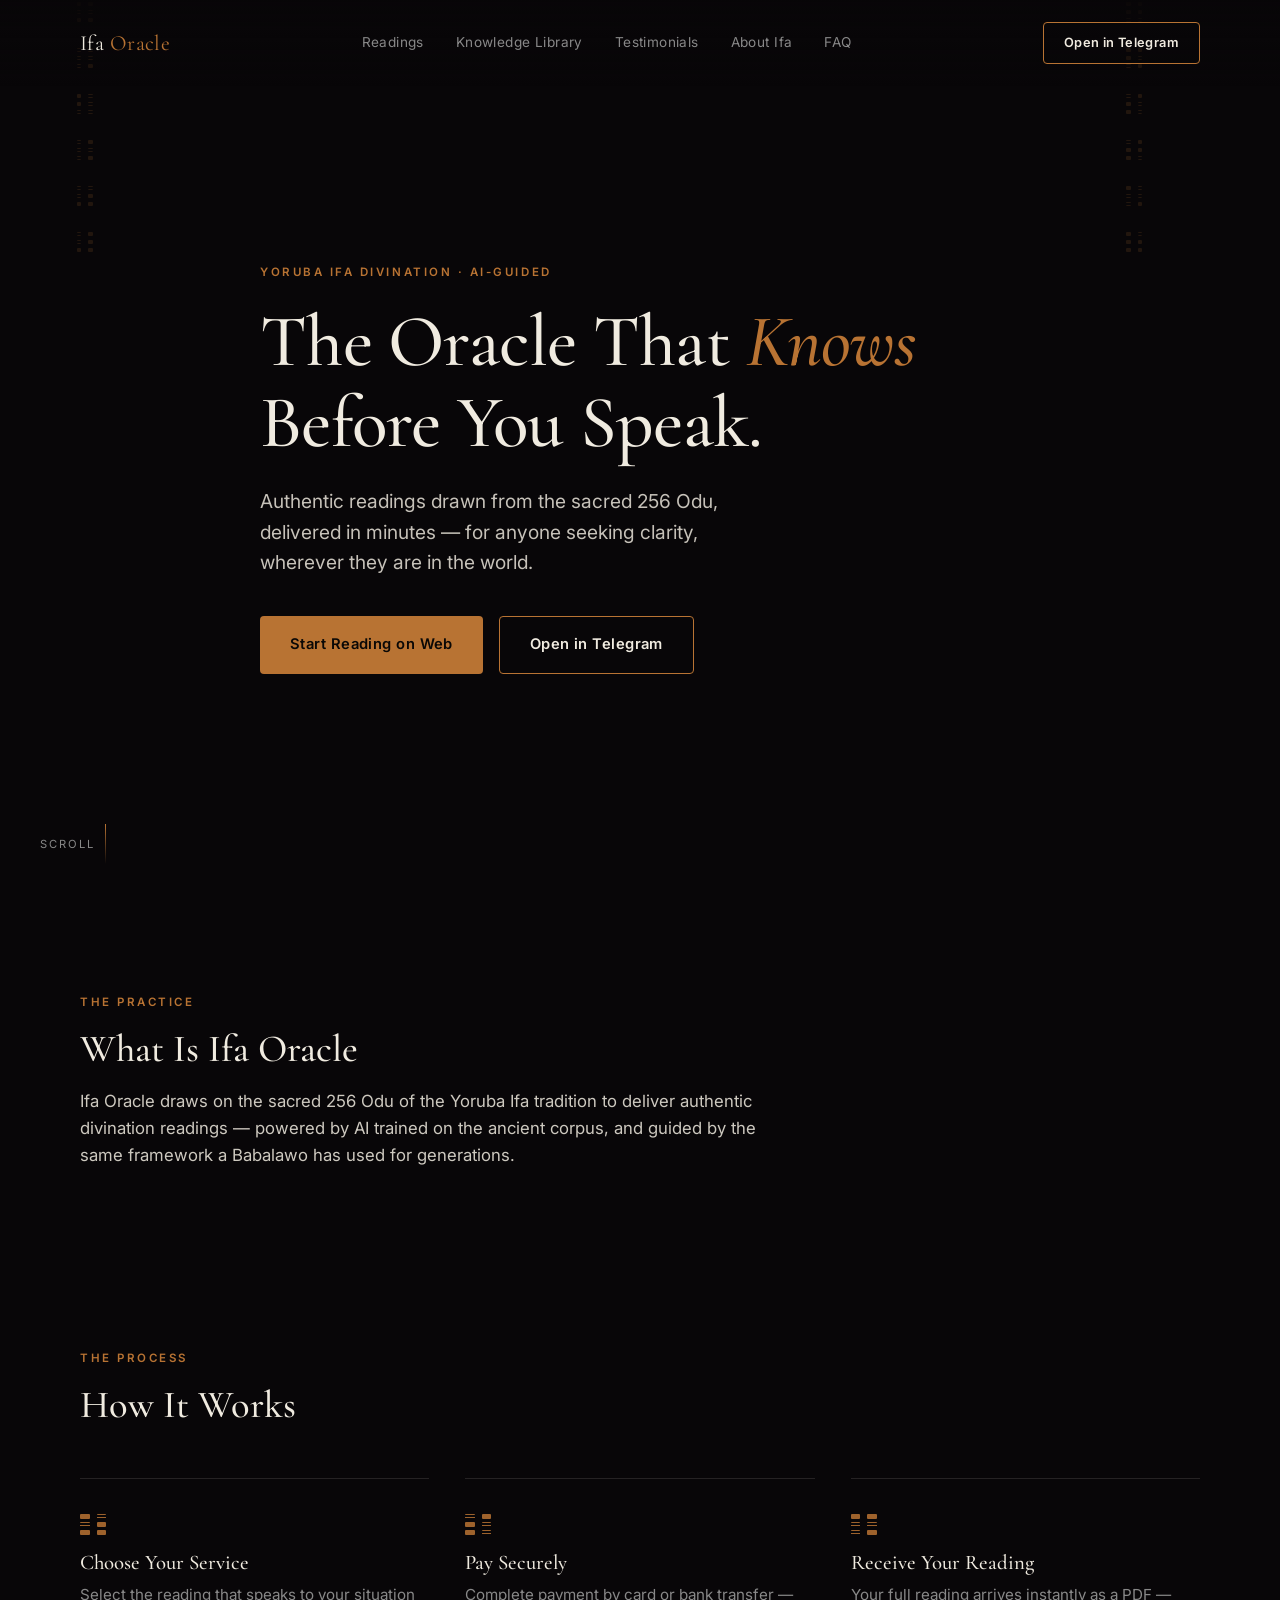
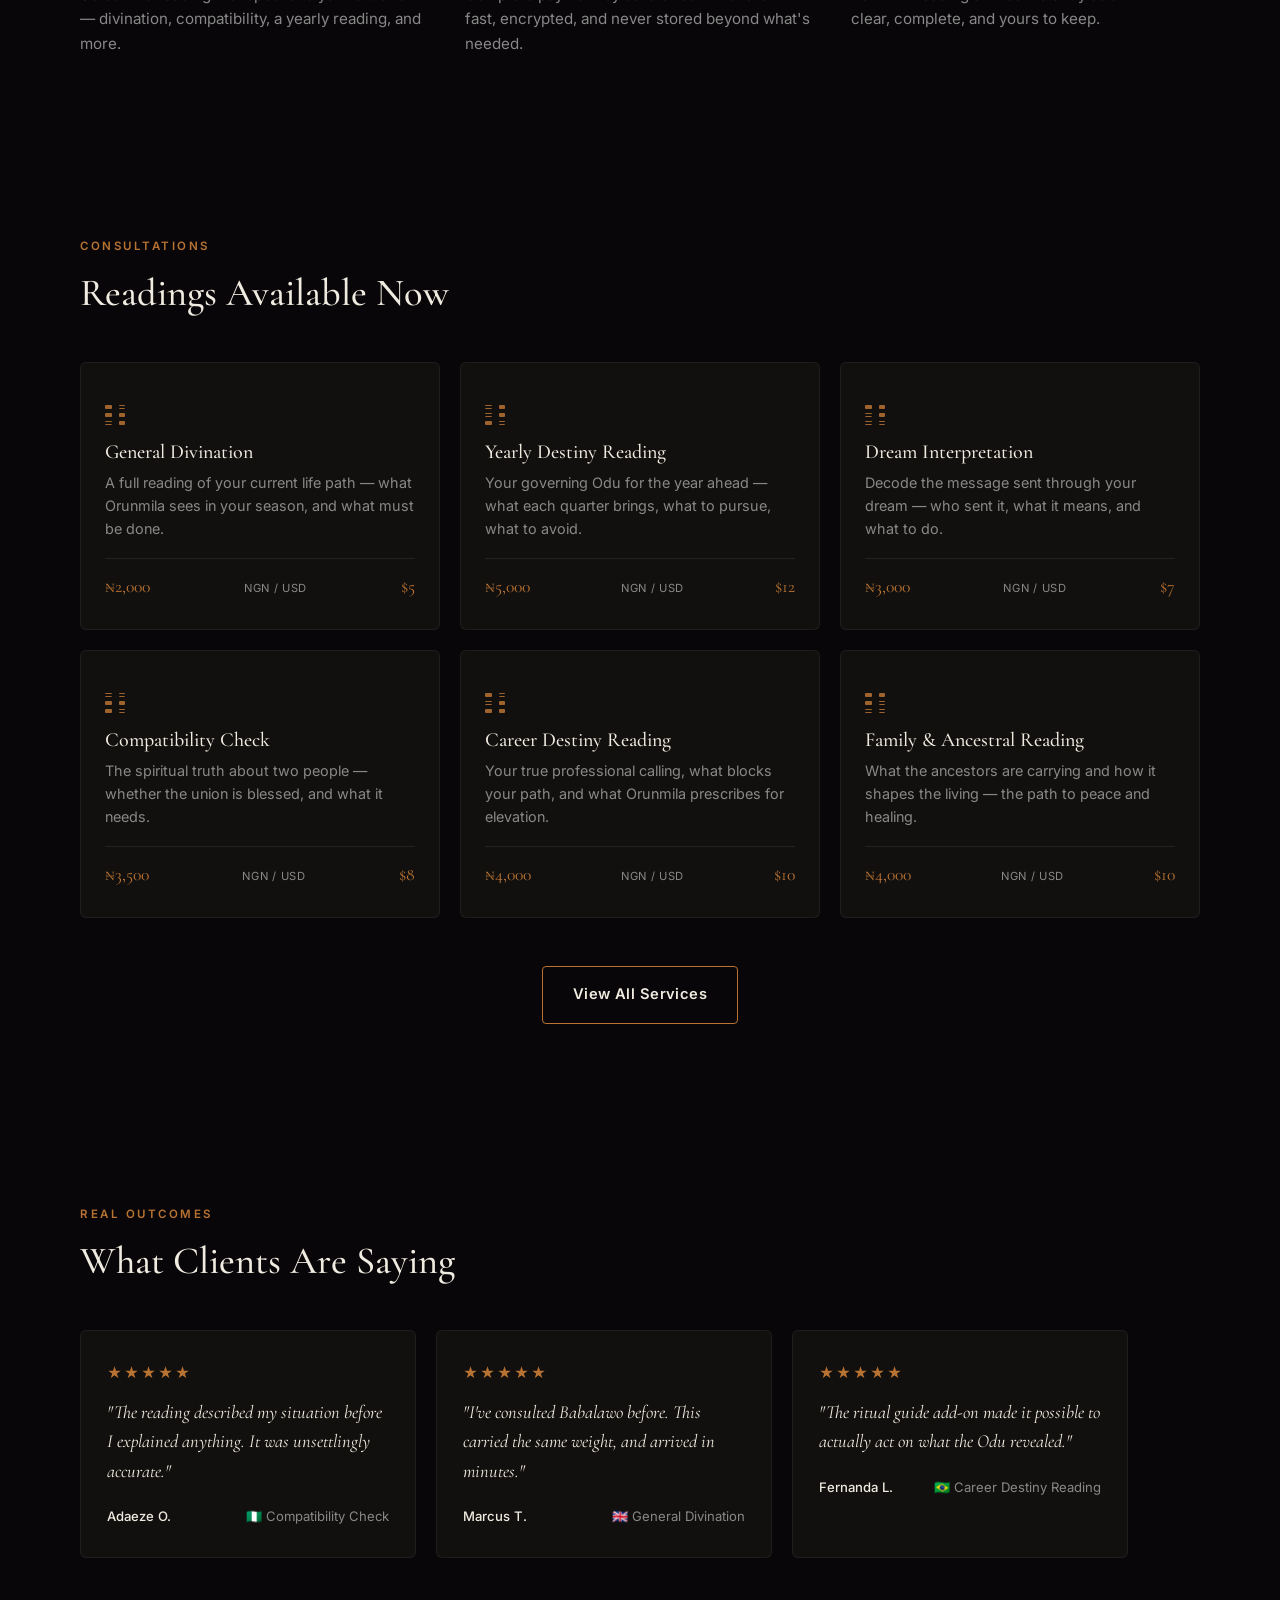
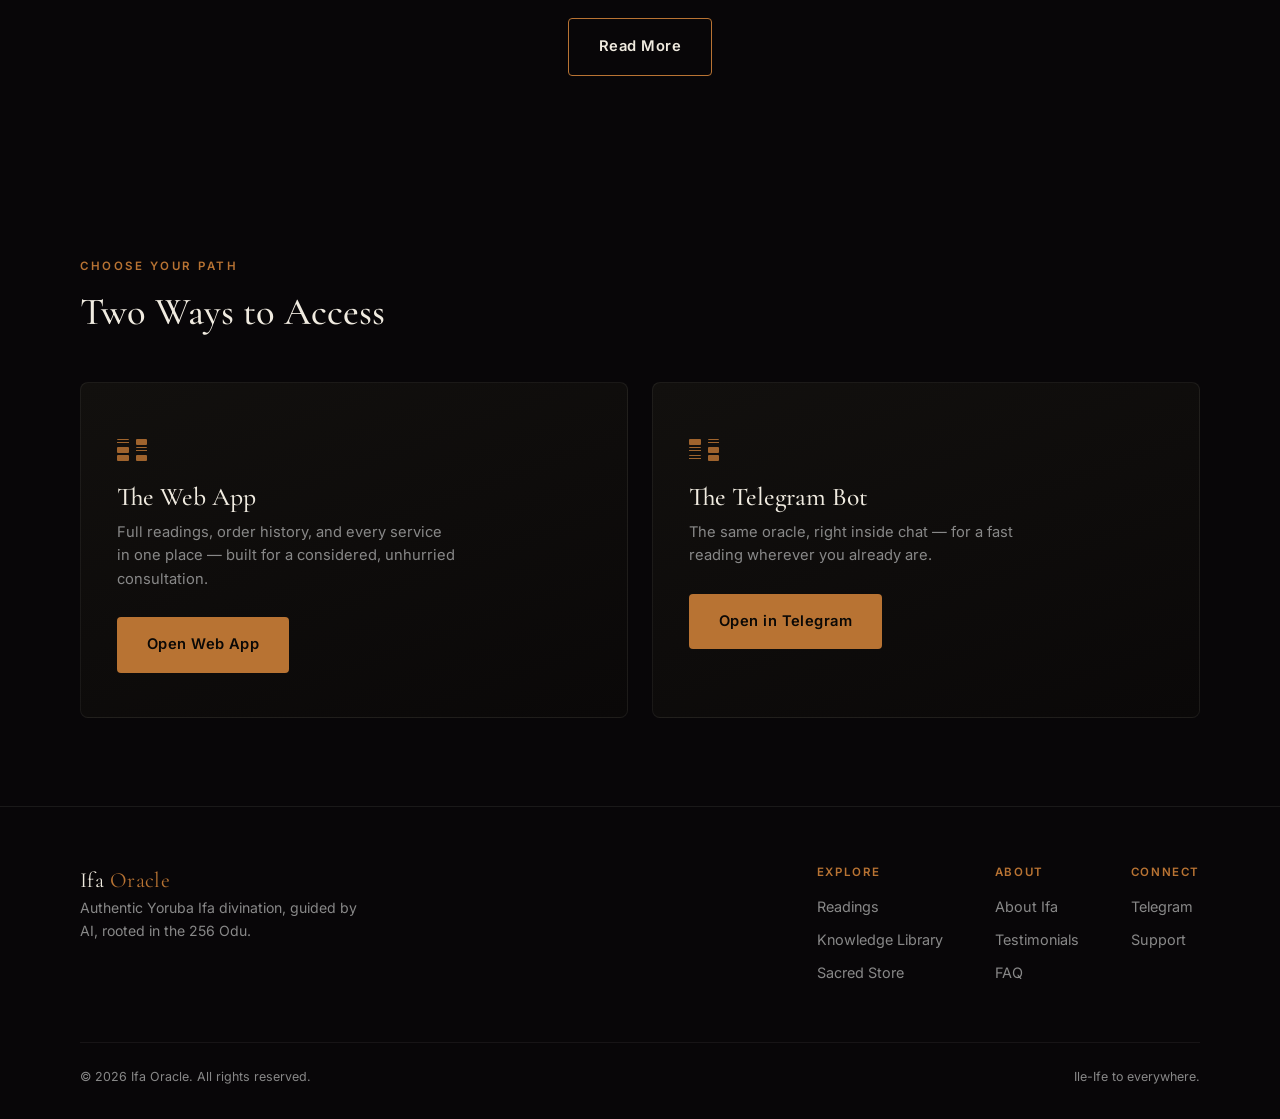
==== index.html @ 0353158a "updated" ====
<!DOCTYPE html>
<html lang="en">
<head>
<meta charset="UTF-8">
<meta name="viewport" content="width=device-width, initial-scale=1.0">
<title>Ifa Oracle — The Oracle That Knows Before You Speak</title>
<meta name="description" content="Ifa Oracle delivers authentic Yoruba Ifa divination readings, powered by AI trained on the 256 Odu corpus. Available on web and Telegram.">
<link rel="preconnect" href="https://fonts.googleapis.com">
<link rel="preconnect" href="https://fonts.gstatic.com" crossorigin>
<link href="https://fonts.googleapis.com/css2?family=Cormorant+Garamond:ital,wght@0,400;0,500;0,600;1,500&family=Inter:wght@400;500;600&display=swap" rel="stylesheet">
<style>
  :root{
    --bg:#080608;
    --ink:#F0EBE0;
    --copper:#B87333;
    --terracotta:#8B3A2A;
    --muted:#888888;
    --surface:#12100E;
    --serif:'Cormorant Garamond', serif;
    --sans:'Inter', sans-serif;
    --max:1200px;
  }

  *{margin:0;padding:0;box-sizing:border-box;}

  html{scroll-behavior:smooth;}

  body{
    background:var(--bg);
    color:var(--ink);
    font-family:var(--sans);
    line-height:1.6;
    -webkit-font-smoothing:antialiased;
    overflow-x:hidden;
  }

  a{color:inherit;text-decoration:none;}
  img{max-width:100%;display:block;}

  .wrap{
    max-width:var(--max);
    margin:0 auto;
    padding:0 20px;
  }

  @media(min-width:900px){
    .wrap{padding:0 40px;}
  }

  .eyebrow{
    font-family:var(--sans);
    font-size:0.72rem;
    letter-spacing:0.22em;
    text-transform:uppercase;
    color:var(--copper);
    font-weight:600;
  }

  h1,h2,h3{
    font-family:var(--serif);
    font-weight:500;
    line-height:1.1;
  }

  section{
    padding:88px 0;
    position:relative;
  }

  /* ---------- Odu mark system (signature element) ----------
     Each Odu in Ifa is a unique pattern of single/double vertical
     marks across two columns of four rows. We reuse this real
     divination glyph — not decoration invented for this page —
     as the visual signature throughout: hero atmosphere, step
     markers, and section dividers. */

  .odu-mark{
    display:inline-grid;
    grid-template-columns:repeat(2,1fr);
    grid-auto-rows:4px;
    gap:4px 7px;
    width:20px;
  }
  .odu-mark span{
    height:4px;
    border-radius:1px;
    background:var(--copper);
    opacity:0.85;
  }
  .odu-mark span.ii{background:none;border-top:4px double var(--copper);height:0;opacity:0.85;}

  /* ---------- Header ---------- */
  header{
    position:fixed;
    top:0;left:0;right:0;
    z-index:50;
    padding:22px 0;
    background:linear-gradient(to bottom, rgba(8,6,8,0.9), rgba(8,6,8,0));
  }
  header .wrap{display:flex;align-items:center;justify-content:space-between;}
  .logo{
    font-family:var(--serif);
    font-size:1.35rem;
    letter-spacing:0.02em;
  }
  .logo em{font-style:normal;color:var(--copper);}
  nav{display:none;gap:32px;font-size:0.85rem;letter-spacing:0.03em;}
  @media(min-width:900px){nav{display:flex;}}
  nav a{color:var(--muted);transition:color .2s;}
  nav a:hover{color:var(--ink);}

  /* ---------- Hero ---------- */
  .hero{
    min-height:100svh;
    display:flex;
    flex-direction:column;
    justify-content:center;
    padding-top:120px;
    position:relative;
  }

  .hero-glyphs{
    position:absolute;
    inset:0;
    z-index:0;
    overflow:hidden;
    opacity:0.5;
    pointer-events:none;
  }
  .hero-glyphs .col{
    position:absolute;
    top:-10%;
    display:flex;
    flex-direction:column;
    gap:26px;
    animation:drift 34s linear infinite;
  }
  .hero-glyphs .odu-mark{width:16px;opacity:0.35;}
  @keyframes drift{
    from{transform:translateY(0);}
    to{transform:translateY(30%);}
  }
  @media(prefers-reduced-motion:reduce){
    .hero-glyphs .col{animation:none;}
  }

  .hero-inner{position:relative;z-index:1;max-width:760px;}

  .hero h1{
    font-size:clamp(2.4rem, 6vw, 4.6rem);
    margin:18px 0 22px;
    letter-spacing:-0.01em;
  }
  .hero h1 .accent{color:var(--copper);font-style:italic;}

  .hero p.sub{
    font-size:clamp(1rem, 2vw, 1.2rem);
    color:var(--ink);
    opacity:0.82;
    max-width:520px;
    margin-bottom:38px;
  }

  .cta-row{display:flex;flex-wrap:wrap;gap:16px;}

  .btn{
    display:inline-flex;
    align-items:center;
    justify-content:center;
    padding:16px 30px;
    font-size:0.92rem;
    font-weight:600;
    letter-spacing:0.03em;
    border-radius:4px;
    transition:filter .18s ease, background .18s ease;
    white-space:nowrap;
  }
  .btn-primary{
    background:var(--copper);
    color:#0A0806;
  }
  .btn-primary:hover{filter:brightness(1.12);}
  .btn-secondary{
    background:transparent;
    color:var(--ink);
    border:1px solid var(--copper);
  }
  .btn-secondary:hover{background:rgba(184,115,51,0.1);}

  .scroll-cue{
    position:absolute;
    bottom:36px;
    left:20px;
    z-index:2;
    display:flex;
    align-items:center;
    gap:10px;
    font-size:0.7rem;
    letter-spacing:0.18em;
    text-transform:uppercase;
    color:var(--muted);
    cursor:pointer;
    background:none;
    border:none;
    font-family:inherit;
    transition:color .2s;
  }
  .scroll-cue:hover{color:var(--ink);}
  @media(min-width:900px){.scroll-cue{left:40px;}}
  .scroll-cue::after{
    content:'';
    width:1px;height:40px;
    background:linear-gradient(var(--copper), transparent);
    animation:pulse 2.2s ease-in-out infinite;
  }
  @keyframes pulse{0%,100%{opacity:.3;}50%{opacity:1;}}

  /* ---------- What is section ---------- */
  .intro{
    text-align:left;
    max-width:680px;
  }
  .intro h2{
    font-size:clamp(1.7rem,3.4vw,2.4rem);
    margin:14px 0 18px;
  }
  .intro p{
    font-size:1.05rem;
    color:var(--ink);
    opacity:0.85;
  }

  /* ---------- How it works ---------- */
  .steps{
    display:grid;
    gap:36px;
    margin-top:52px;
  }
  @media(min-width:800px){
    .steps{grid-template-columns:repeat(3,1fr);}
  }
  .step{
    border-top:1px solid rgba(240,235,224,0.12);
    padding-top:22px;
  }
  .step .odu-mark{margin-bottom:18px;width:26px;}
  .step .odu-mark span{height:5px;}
  .step h3{
    font-size:1.3rem;
    margin-bottom:8px;
    font-weight:500;
  }
  .step p{color:var(--muted);font-size:0.95rem;}

  /* ---------- Services ---------- */
  .services-grid{
    display:grid;
    gap:20px;
    margin-top:48px;
  }
  @media(min-width:640px){.services-grid{grid-template-columns:repeat(2,1fr);}}
  @media(min-width:1000px){.services-grid{grid-template-columns:repeat(3,1fr);}}

  .service-card{
    background:var(--surface);
    border:1px solid rgba(240,235,224,0.06);
    border-radius:6px;
    padding:28px 24px;
    transition:border-color .2s, transform .2s;
  }
  .service-card:hover{border-color:rgba(184,115,51,0.4);transform:translateY(-2px);}
  .service-card .odu-mark{margin-bottom:16px;}
  .service-card h3{
    font-size:1.25rem;
    font-weight:500;
    margin-bottom:8px;
  }
  .service-card p.desc{
    color:var(--muted);
    font-size:0.9rem;
    margin-bottom:18px;
  }
  .service-card .price{
    display:flex;
    justify-content:space-between;
    align-items:baseline;
    border-top:1px solid rgba(240,235,224,0.08);
    padding-top:14px;
    font-family:var(--serif);
    font-size:1.1rem;
    color:var(--copper);
  }
  .price small{
    font-family:var(--sans);
    color:var(--muted);
    font-size:0.7rem;
    letter-spacing:0.06em;
  }

  .center-cta{text-align:center;margin-top:48px;}

  /* ---------- Testimonials ---------- */
  .testi-scroll{
    display:flex;
    gap:20px;
    overflow-x:auto;
    margin-top:48px;
    padding-bottom:12px;
    scroll-snap-type:x mandatory;
  }
  .testi-scroll::-webkit-scrollbar{height:4px;}
  .testi-scroll::-webkit-scrollbar-thumb{background:var(--copper);border-radius:2px;}

  .testi-card{
    flex:0 0 82%;
    scroll-snap-align:start;
    background:var(--surface);
    border-radius:6px;
    padding:30px 26px;
    border:1px solid rgba(240,235,224,0.06);
  }
  @media(min-width:640px){.testi-card{flex:0 0 44%;}}
  @media(min-width:1000px){.testi-card{flex:0 0 30%;}}

  .testi-card .stars{color:var(--copper);font-size:0.9rem;letter-spacing:2px;margin-bottom:14px;}
  .testi-card p.quote{
    font-family:var(--serif);
    font-size:1.15rem;
    font-style:italic;
    color:var(--ink);
    margin-bottom:20px;
  }
  .testi-card .who{
    display:flex;
    justify-content:space-between;
    font-size:0.82rem;
    color:var(--muted);
  }
  .testi-card .who strong{color:var(--ink);font-weight:500;}

  /* ---------- Access cards ---------- */
  .access-grid{
    display:grid;
    gap:24px;
    margin-top:48px;
  }
  @media(min-width:800px){.access-grid{grid-template-columns:1fr 1fr;}}

  .access-card{
    background:linear-gradient(160deg, var(--surface), #0A0808);
    border:1px solid rgba(240,235,224,0.07);
    border-radius:8px;
    padding:44px 36px;
    position:relative;
    overflow:hidden;
  }
  .access-card .odu-mark{width:30px;margin-bottom:24px;}
  .access-card .odu-mark span{height:6px;}
  .access-card h3{font-size:1.6rem;margin-bottom:10px;}
  .access-card p{color:var(--muted);font-size:0.92rem;margin-bottom:26px;max-width:340px;}

  /* ---------- Footer ---------- */
  footer{
    border-top:1px solid rgba(240,235,224,0.08);
    padding:56px 0 32px;
  }
  .footer-top{
    display:flex;
    flex-direction:column;
    gap:32px;
  }
  @media(min-width:800px){
    .footer-top{flex-direction:row;justify-content:space-between;}
  }
  .footer-brand .logo{margin-bottom:10px;}
  .footer-brand p{color:var(--muted);font-size:0.88rem;max-width:280px;}
  .footer-links{display:flex;gap:52px;flex-wrap:wrap;}
  .footer-col h4{
    font-size:0.72rem;
    letter-spacing:0.14em;
    text-transform:uppercase;
    color:var(--copper);
    margin-bottom:14px;
    font-weight:600;
  }
  .footer-col a{
    display:block;
    color:var(--muted);
    font-size:0.9rem;
    margin-bottom:10px;
    transition:color .2s;
  }
  .footer-col a:hover{color:var(--ink);}
  .footer-bottom{
    margin-top:48px;
    padding-top:24px;
    border-top:1px solid rgba(240,235,224,0.06);
    display:flex;
    flex-direction:column;
    gap:10px;
    font-size:0.78rem;
    color:var(--muted);
  }
  @media(min-width:800px){
    .footer-bottom{flex-direction:row;justify-content:space-between;}
  }

  /* focus visibility */
  a:focus-visible,button:focus-visible{
    outline:2px solid var(--copper);
    outline-offset:3px;
  }
</style>
</head>
<body>

<header>
  <div class="wrap">
    <a href="#" class="logo">Ifa <em>Oracle</em></a>
    <nav>
      <a href="readings.html">Readings</a>
      <a href="library.html">Knowledge Library</a>
      <a href="testimonials.html">Testimonials</a>
      <a href="about.html">About Ifa</a>
      <a href="faq.html">FAQ</a>
    </nav>
    <a href="https://t.me/Orispeak_bot" class="btn btn-secondary" style="padding:10px 20px;font-size:0.8rem;">Open in Telegram</a>
  </div>
</header>

<!-- HERO -->
<section class="hero">
  <div class="hero-glyphs" aria-hidden="true">
    <!-- decorative Odu-glyph columns; populated by JS -->
    <div class="col" id="glyphColA" style="left:6%;"></div>
    <div class="col" id="glyphColB" style="left:88%;animation-duration:44s;"></div>
  </div>

  <div class="wrap">
    <div class="hero-inner">
      <span class="eyebrow">Yoruba Ifa Divination · AI-Guided</span>
      <h1>The Oracle That <span class="accent">Knows</span> Before You Speak.</h1>
      <p class="sub">Authentic readings drawn from the sacred 256 Odu, delivered in minutes — for anyone seeking clarity, wherever they are in the world.</p>
      <div class="cta-row">
        <a href="https://app.orispeaks.live" class="btn btn-primary">Start Reading on Web</a>
        <a href="https://t.me/Orispeak_bot" class="btn btn-secondary">Open in Telegram</a>
      </div>
    </div>
  </div>

  <button class="scroll-cue" onclick="document.getElementById('what-is-ifa').scrollIntoView({behavior:'smooth'})" aria-label="Scroll to next section">Scroll</button>
</section>

<!-- WHAT IS IFA ORACLE -->
<section id="what-is-ifa">
  <div class="wrap">
    <div class="intro">
      <span class="eyebrow">The Practice</span>
      <h2>What Is Ifa Oracle</h2>
      <p>Ifa Oracle draws on the sacred 256 Odu of the Yoruba Ifa tradition to deliver authentic divination readings — powered by AI trained on the ancient corpus, and guided by the same framework a Babalawo has used for generations.</p>
    </div>
  </div>
</section>

<!-- HOW IT WORKS -->
<section>
  <div class="wrap">
    <span class="eyebrow">The Process</span>
    <h2 style="font-size:clamp(1.7rem,3.4vw,2.4rem);margin-top:14px;">How It Works</h2>
    <div class="steps">
      <div class="step">
        <div class="odu-mark"><span></span><span class="ii"></span><span class="ii"></span><span></span><span></span><span></span></div>
        <h3>Choose Your Service</h3>
        <p>Select the reading that speaks to your situation — divination, compatibility, a yearly reading, and more.</p>
      </div>
      <div class="step">
        <div class="odu-mark"><span class="ii"></span><span></span><span></span><span class="ii"></span><span></span><span class="ii"></span></div>
        <h3>Pay Securely</h3>
        <p>Complete payment by card or bank transfer — fast, encrypted, and never stored beyond what's needed.</p>
      </div>
      <div class="step">
        <div class="odu-mark"><span></span><span></span><span class="ii"></span><span class="ii"></span><span class="ii"></span><span></span></div>
        <h3>Receive Your Reading</h3>
        <p>Your full reading arrives instantly as a PDF — clear, complete, and yours to keep.</p>
      </div>
    </div>
  </div>
</section>

<!-- SERVICES PREVIEW -->
<section id="services">
  <div class="wrap">
    <span class="eyebrow">Consultations</span>
    <h2 style="font-size:clamp(1.7rem,3.4vw,2.4rem);margin-top:14px;">Readings Available Now</h2>
    <div class="services-grid">

      <div class="service-card">
        <div class="odu-mark"><span></span><span class="ii"></span><span></span><span></span><span class="ii"></span><span></span></div>
        <h3>General Divination</h3>
        <p class="desc">A full reading of your current life path — what Orunmila sees in your season, and what must be done.</p>
        <div class="price">₦2,000 <small>NGN / USD</small> $5</div>
      </div>

      <div class="service-card">
        <div class="odu-mark"><span class="ii"></span><span></span><span class="ii"></span><span></span><span></span><span class="ii"></span></div>
        <h3>Yearly Destiny Reading</h3>
        <p class="desc">Your governing Odu for the year ahead — what each quarter brings, what to pursue, what to avoid.</p>
        <div class="price">₦5,000 <small>NGN / USD</small> $12</div>
      </div>

      <div class="service-card">
        <div class="odu-mark"><span></span><span></span><span class="ii"></span><span></span><span class="ii"></span><span class="ii"></span></div>
        <h3>Dream Interpretation</h3>
        <p class="desc">Decode the message sent through your dream — who sent it, what it means, and what to do.</p>
        <div class="price">₦3,000 <small>NGN / USD</small> $7</div>
      </div>

      <div class="service-card">
        <div class="odu-mark"><span class="ii"></span><span class="ii"></span><span></span><span></span><span></span><span class="ii"></span></div>
        <h3>Compatibility Check</h3>
        <p class="desc">The spiritual truth about two people — whether the union is blessed, and what it needs.</p>
        <div class="price">₦3,500 <small>NGN / USD</small> $8</div>
      </div>

      <div class="service-card">
        <div class="odu-mark"><span></span><span class="ii"></span><span class="ii"></span><span></span><span></span><span></span></div>
        <h3>Career Destiny Reading</h3>
        <p class="desc">Your true professional calling, what blocks your path, and what Orunmila prescribes for elevation.</p>
        <div class="price">₦4,000 <small>NGN / USD</small> $10</div>
      </div>

      <div class="service-card">
        <div class="odu-mark"><span></span><span></span><span></span><span class="ii"></span><span class="ii"></span><span class="ii"></span></div>
        <h3>Family &amp; Ancestral Reading</h3>
        <p class="desc">What the ancestors are carrying and how it shapes the living — the path to peace and healing.</p>
        <div class="price">₦4,000 <small>NGN / USD</small> $10</div>
      </div>

    </div>
    <div class="center-cta">
      <a href="readings.html" class="btn btn-secondary">View All Services</a>
    </div>
  </div>
</section>

<!-- TESTIMONIALS PREVIEW -->
<section>
  <div class="wrap">
    <span class="eyebrow">Real Outcomes</span>
    <h2 style="font-size:clamp(1.7rem,3.4vw,2.4rem);margin-top:14px;">What Clients Are Saying</h2>
    <div class="testi-scroll">
      <div class="testi-card">
        <div class="stars">★★★★★</div>
        <p class="quote">"The reading described my situation before I explained anything. It was unsettlingly accurate."</p>
        <div class="who"><strong>Adaeze O.</strong><span>🇳🇬 Compatibility Check</span></div>
      </div>
      <div class="testi-card">
        <div class="stars">★★★★★</div>
        <p class="quote">"I've consulted Babalawo before. This carried the same weight, and arrived in minutes."</p>
        <div class="who"><strong>Marcus T.</strong><span>🇬🇧 General Divination</span></div>
      </div>
      <div class="testi-card">
        <div class="stars">★★★★★</div>
        <p class="quote">"The ritual guide add-on made it possible to actually act on what the Odu revealed."</p>
        <div class="who"><strong>Fernanda L.</strong><span>🇧🇷 Career Destiny Reading</span></div>
      </div>
    </div>
    <div class="center-cta">
      <a href="testimonials.html" class="btn btn-secondary">Read More</a>
    </div>
  </div>
</section>

<!-- TWO WAYS TO ACCESS -->
<section>
  <div class="wrap">
    <span class="eyebrow">Choose Your Path</span>
    <h2 style="font-size:clamp(1.7rem,3.4vw,2.4rem);margin-top:14px;">Two Ways to Access</h2>
    <div class="access-grid">
      <div class="access-card">
        <div class="odu-mark"><span class="ii"></span><span></span><span></span><span class="ii"></span><span></span><span></span></div>
        <h3>The Web App</h3>
        <p>Full readings, order history, and every service in one place — built for a considered, unhurried consultation.</p>
        <a href="https://app.orispeaks.live" class="btn btn-primary">Open Web App</a>
      </div>
      <div class="access-card">
        <div class="odu-mark"><span></span><span class="ii"></span><span class="ii"></span><span></span><span class="ii"></span><span></span></div>
        <h3>The Telegram Bot</h3>
        <p>The same oracle, right inside chat — for a fast reading wherever you already are.</p>
        <a href="https://t.me/Orispeak_bot" class="btn btn-primary">Open in Telegram</a>
      </div>
    </div>
  </div>
</section>

<footer>
  <div class="wrap">
    <div class="footer-top">
      <div class="footer-brand">
        <a href="#" class="logo">Ifa <em>Oracle</em></a>
        <p>Authentic Yoruba Ifa divination, guided by AI, rooted in the 256 Odu.</p>
      </div>
      <div class="footer-links">
        <div class="footer-col">
          <h4>Explore</h4>
          <a href="readings.html">Readings</a>
          <a href="library.html">Knowledge Library</a>
          <a href="store.html">Sacred Store</a>
        </div>
        <div class="footer-col">
          <h4>About</h4>
          <a href="about.html">About Ifa</a>
          <a href="testimonials.html">Testimonials</a>
          <a href="faq.html">FAQ</a>
        </div>
        <div class="footer-col">
          <h4>Connect</h4>
          <a href="https://t.me/Orispeak_bot">Telegram</a>
          <a href="https://t.me/OrispeaksAdmin">Support</a>
        </div>
      </div>
    </div>
    <div class="footer-bottom">
      <span>© 2026 Ifa Oracle. All rights reserved.</span>
      <span>Ile-Ife to everywhere.</span>
    </div>
  </div>
</footer>

<script>
  // Populate the two ambient glyph columns in the hero with real
  // Odu-style marks (single dash = single line, double dash = double line)
  // drawn at random per load — atmosphere, not literal readings.
  function buildGlyphColumn(el, count){
    for(let i=0;i<count;i++){
      const mark = document.createElement('div');
      mark.className = 'odu-mark';
      for(let j=0;j<6;j++){
        const s = document.createElement('span');
        if(Math.random() > 0.5) s.className = 'ii';
        mark.appendChild(s);
      }
      el.appendChild(mark);
    }
  }
  const colA = document.getElementById('glyphColA');
  const colB = document.getElementById('glyphColB');
  if(colA && colB){
    buildGlyphColumn(colA, 8);
    buildGlyphColumn(colB, 8);
  }
</script>

</body>
</html>
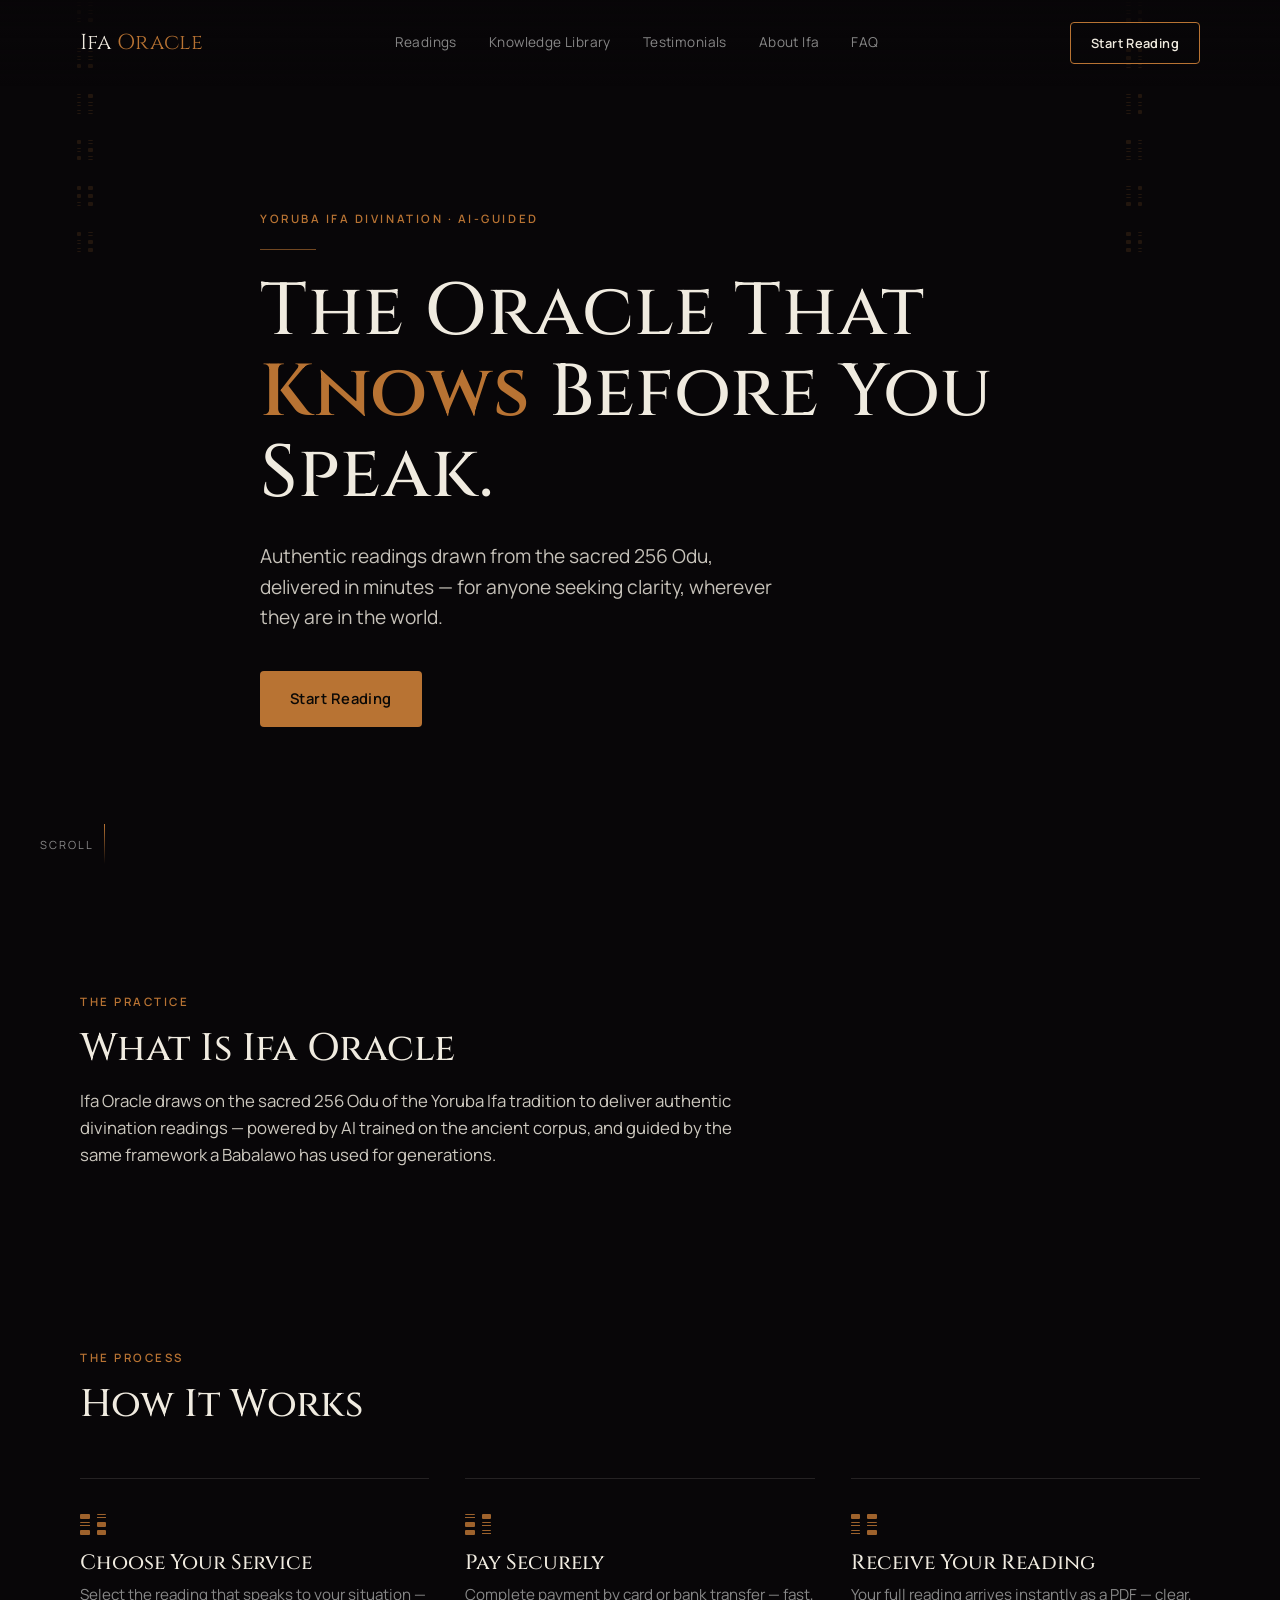
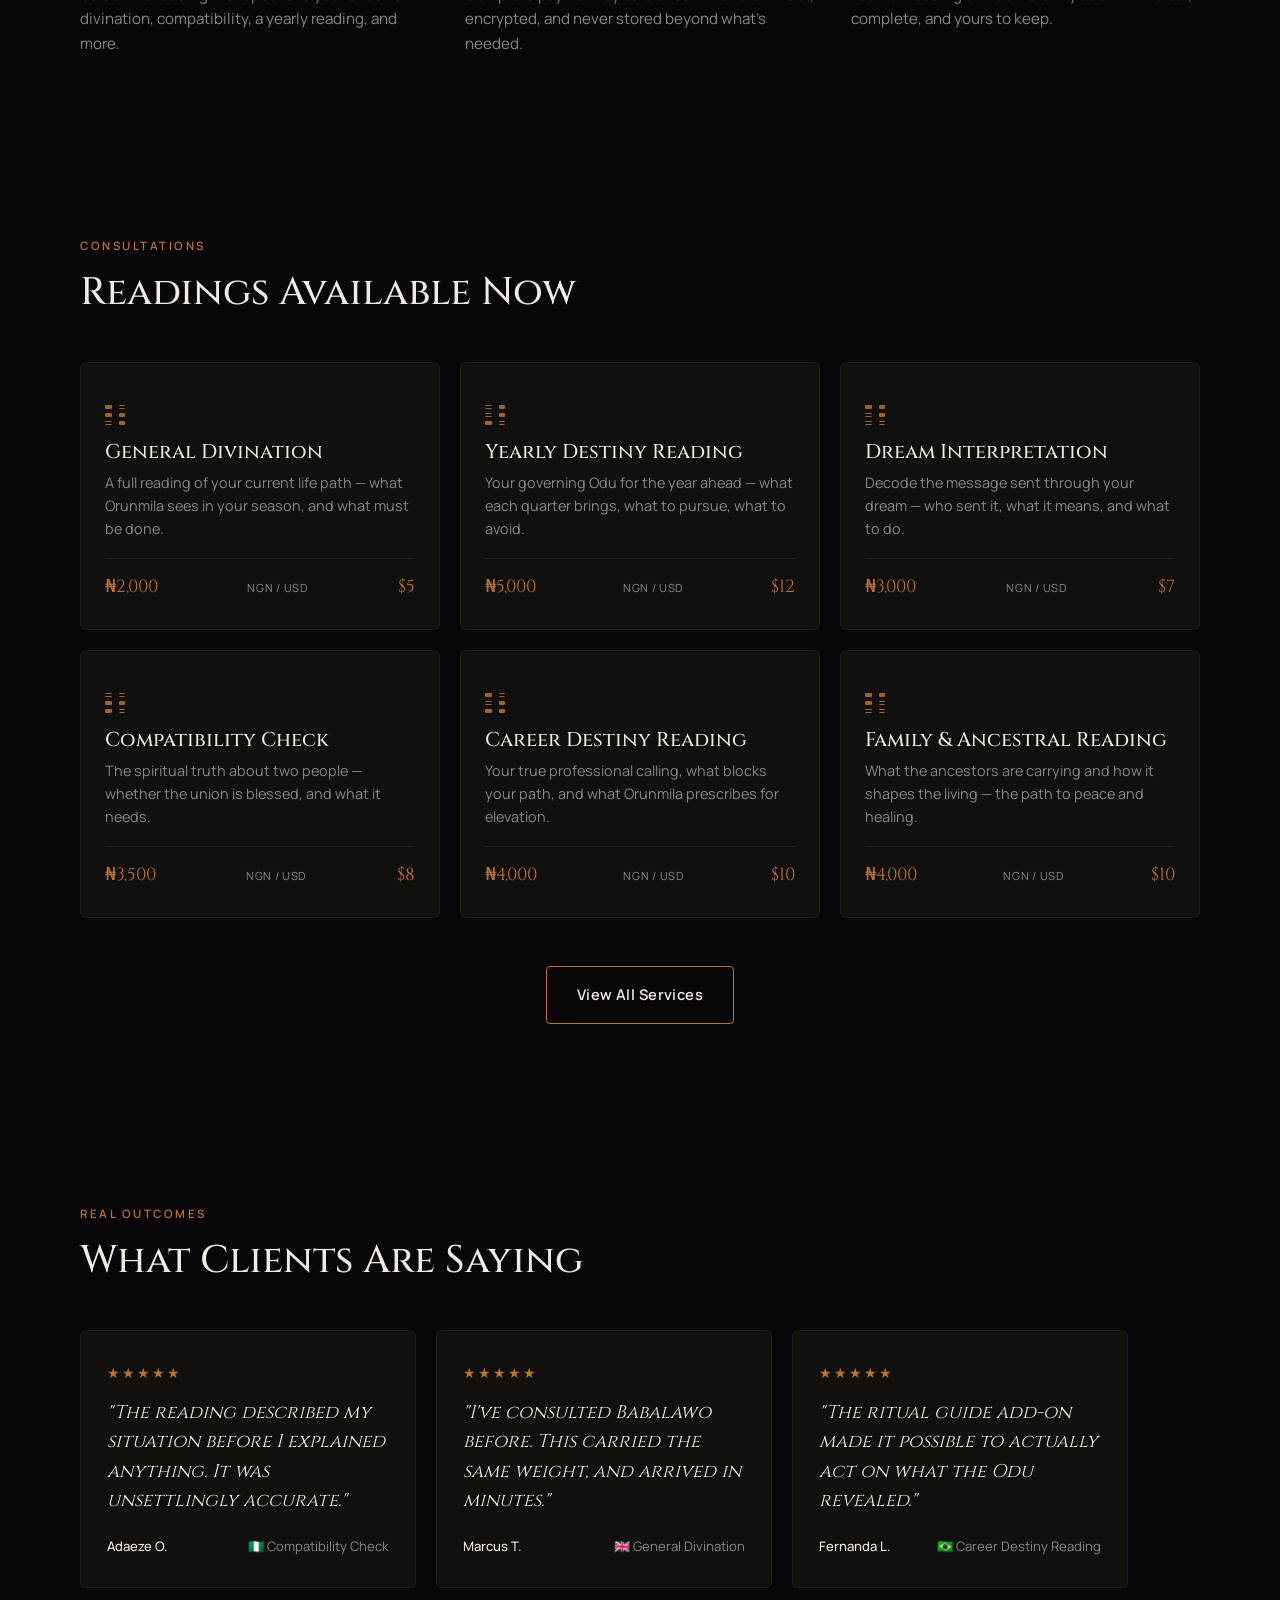
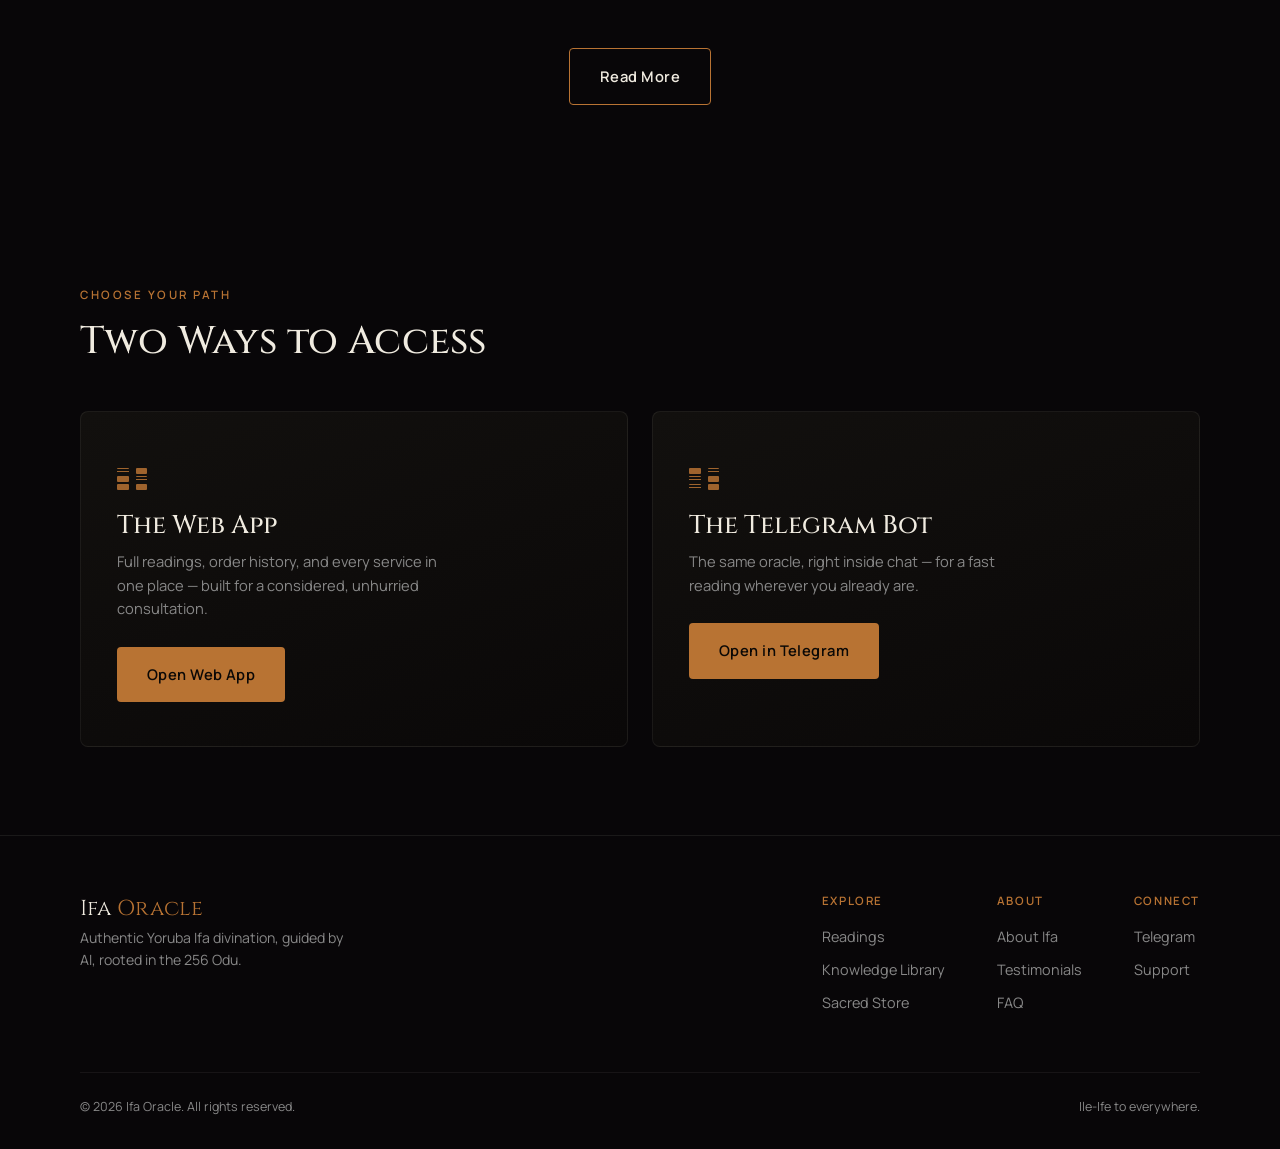
==== commit 395ecd0c: "updated" ====
--- a/index.html
+++ b/index.html
@@ -7,7 +7,7 @@
 <meta name="description" content="Ifa Oracle delivers authentic Yoruba Ifa divination readings, powered by AI trained on the 256 Odu corpus. Available on web and Telegram.">
 <link rel="preconnect" href="https://fonts.googleapis.com">
 <link rel="preconnect" href="https://fonts.gstatic.com" crossorigin>
-<link href="https://fonts.googleapis.com/css2?family=Cormorant+Garamond:ital,wght@0,400;0,500;0,600;1,500&family=Inter:wght@400;500;600&display=swap" rel="stylesheet">
+<link href="https://fonts.googleapis.com/css2?family=Cinzel:wght@400;500;600&family=Manrope:wght@400;500;600;700&display=swap" rel="stylesheet">
 <style>
   :root{
     --bg:#080608;
@@ -16,8 +16,8 @@
     --terracotta:#8B3A2A;
     --muted:#888888;
     --surface:#12100E;
-    --serif:'Cormorant Garamond', serif;
-    --sans:'Inter', sans-serif;
+    --serif:'Cinzel', serif;
+    --sans:'Manrope', sans-serif;
     --max:1200px;
   }
 
@@ -56,6 +56,13 @@
     font-weight:600;
   }
 
+  .hero-rule{
+    width:56px;height:1px;
+    background:var(--copper);
+    margin-top:18px;
+    opacity:0.6;
+  }
+
   h1,h2,h3{
     font-family:var(--serif);
     font-weight:500;
@@ -148,10 +155,10 @@
 
   .hero h1{
     font-size:clamp(2.4rem, 6vw, 4.6rem);
-    margin:18px 0 22px;
-    letter-spacing:-0.01em;
-  }
-  .hero h1 .accent{color:var(--copper);font-style:italic;}
+    margin:22px 0 26px;
+    letter-spacing:0.01em;
+  }
+  .hero h1 .accent{color:var(--copper);font-weight:600;}
 
   .hero p.sub{
     font-size:clamp(1rem, 2vw, 1.2rem);
@@ -424,7 +431,7 @@
       <a href="about.html">About Ifa</a>
       <a href="faq.html">FAQ</a>
     </nav>
-    <a href="https://t.me/Orispeak_bot" class="btn btn-secondary" style="padding:10px 20px;font-size:0.8rem;">Open in Telegram</a>
+    <a href="start.html" class="btn btn-secondary" style="padding:10px 20px;font-size:0.8rem;">Start Reading</a>
   </div>
 </header>
 
@@ -439,11 +446,11 @@
   <div class="wrap">
     <div class="hero-inner">
       <span class="eyebrow">Yoruba Ifa Divination · AI-Guided</span>
+      <div class="hero-rule" aria-hidden="true"></div>
       <h1>The Oracle That <span class="accent">Knows</span> Before You Speak.</h1>
       <p class="sub">Authentic readings drawn from the sacred 256 Odu, delivered in minutes — for anyone seeking clarity, wherever they are in the world.</p>
       <div class="cta-row">
-        <a href="https://app.orispeaks.live" class="btn btn-primary">Start Reading on Web</a>
-        <a href="https://t.me/Orispeak_bot" class="btn btn-secondary">Open in Telegram</a>
+        <a href="start.html" class="btn btn-primary">Start Reading</a>
       </div>
     </div>
   </div>
@@ -652,4 +659,4 @@
 </script>
 
 </body>
-</html>
+</html>
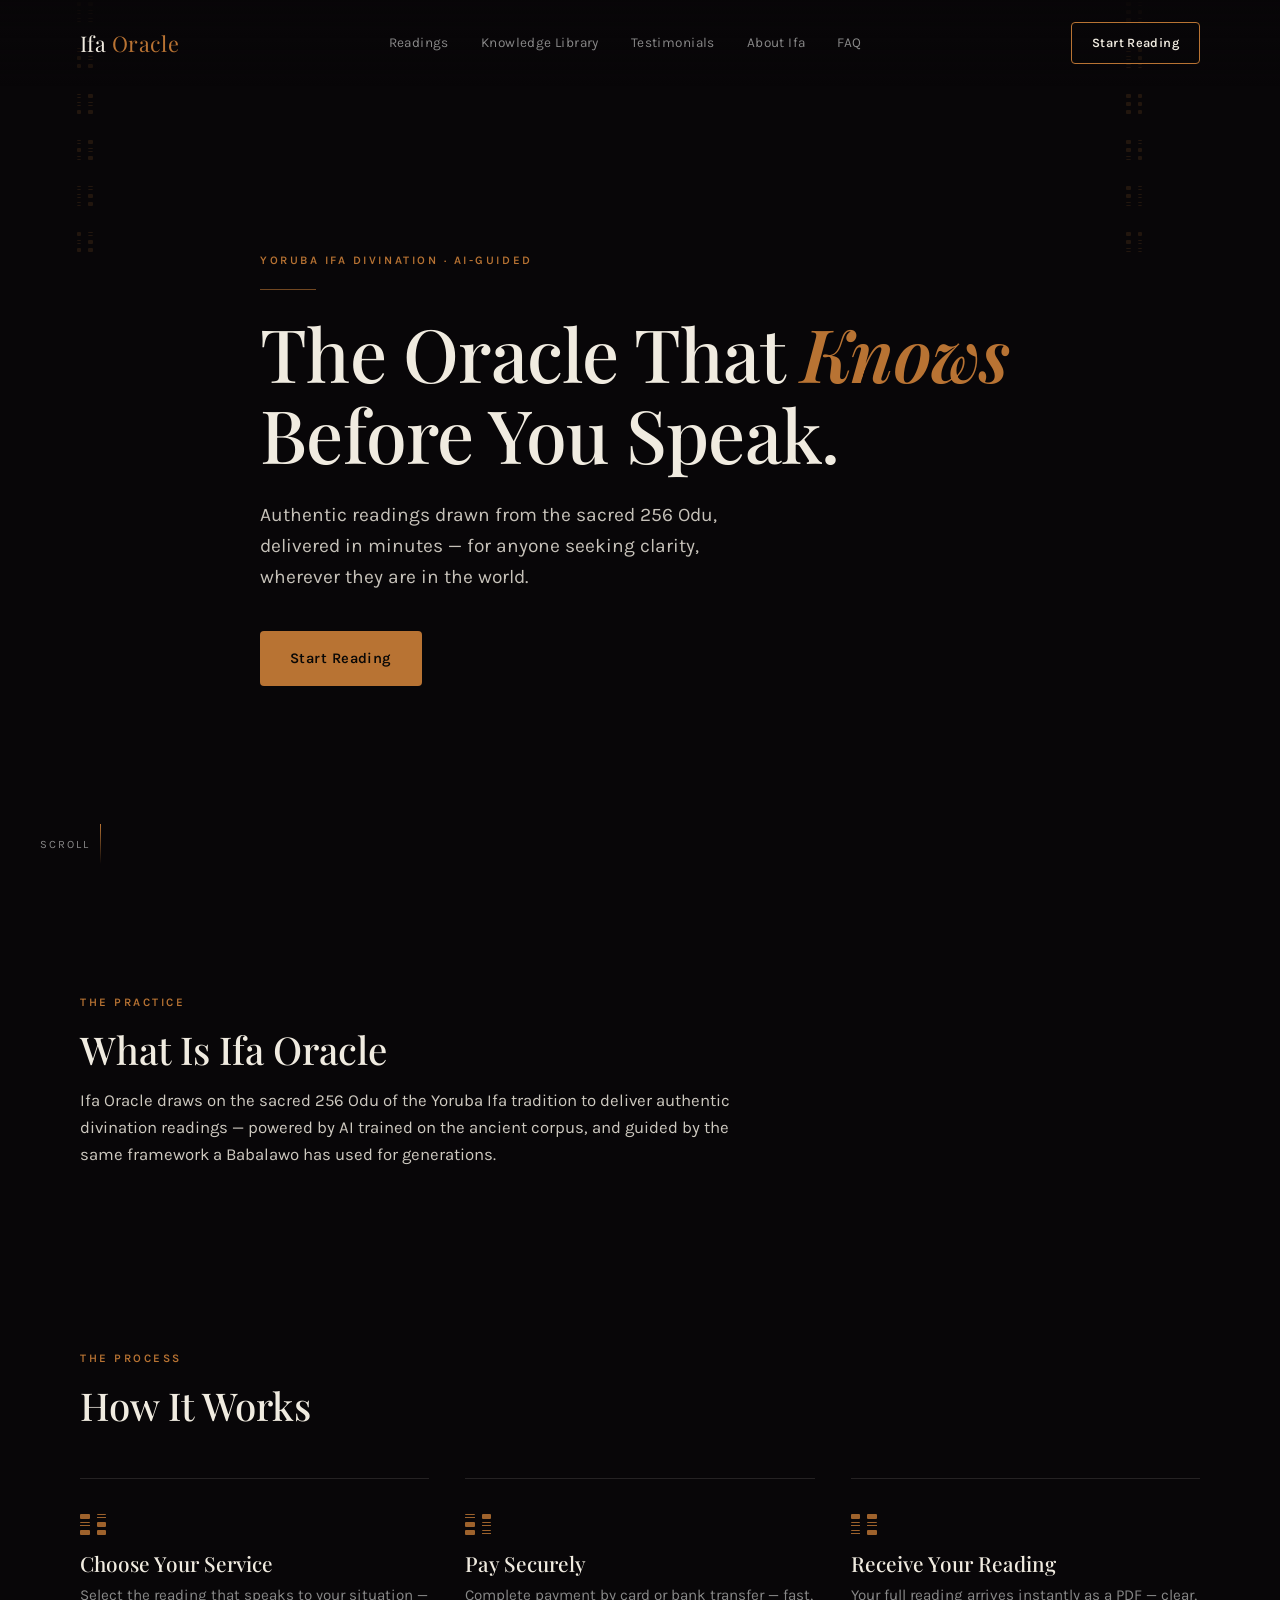
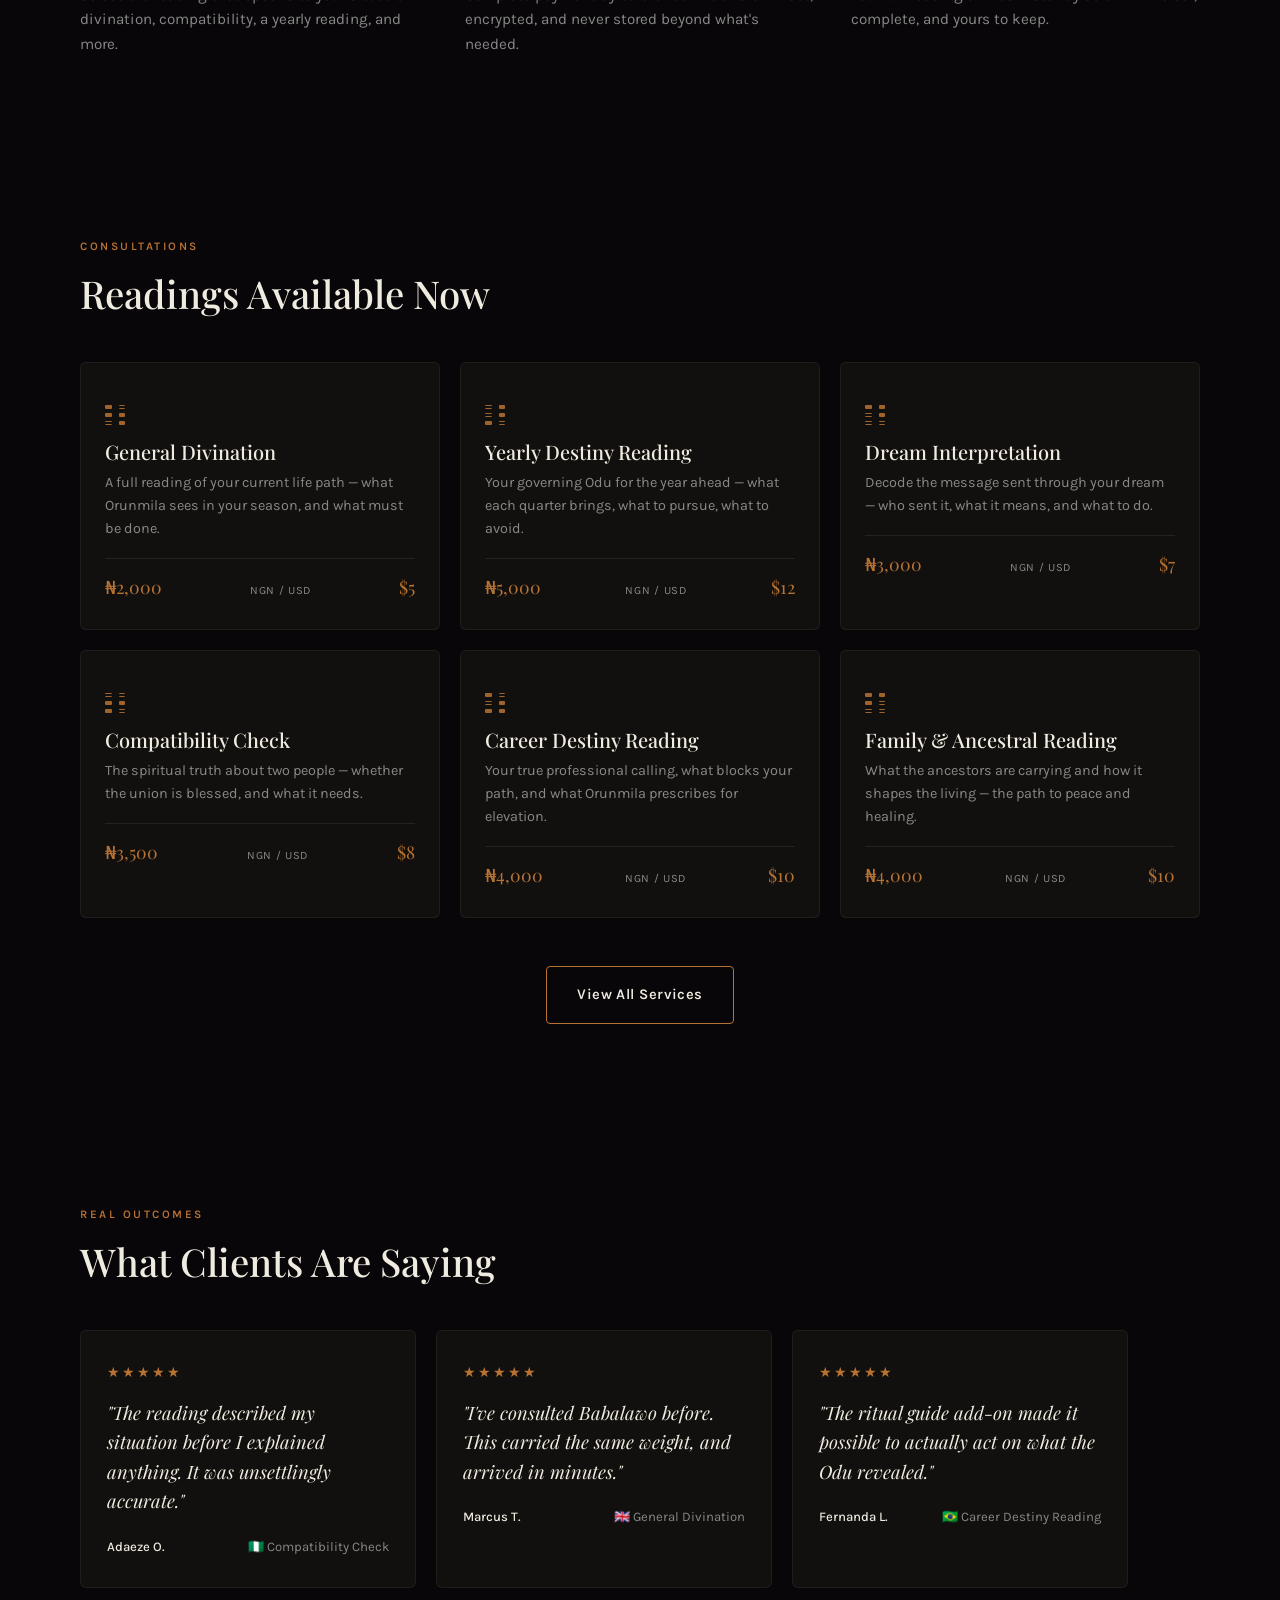
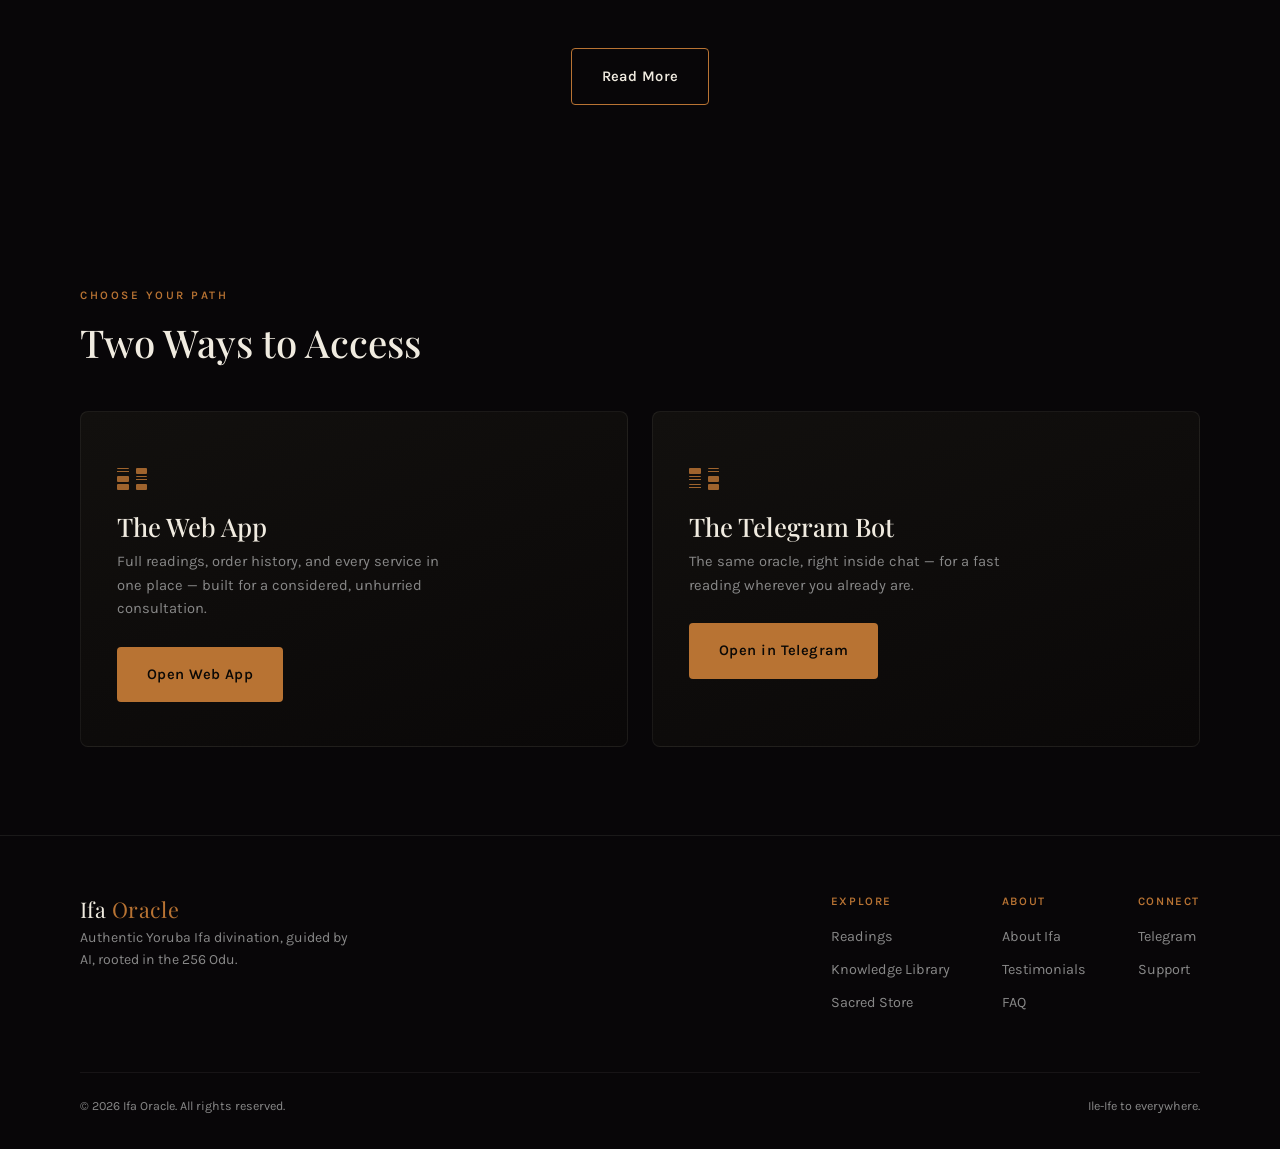
==== commit a5c4f006: "updated" ====
--- a/index.html
+++ b/index.html
@@ -7,7 +7,7 @@
 <meta name="description" content="Ifa Oracle delivers authentic Yoruba Ifa divination readings, powered by AI trained on the 256 Odu corpus. Available on web and Telegram.">
 <link rel="preconnect" href="https://fonts.googleapis.com">
 <link rel="preconnect" href="https://fonts.gstatic.com" crossorigin>
-<link href="https://fonts.googleapis.com/css2?family=Cinzel:wght@400;500;600&family=Manrope:wght@400;500;600;700&display=swap" rel="stylesheet">
+<link href="https://fonts.googleapis.com/css2?family=Playfair+Display:ital,wght@0,500;0,600;0,700;1,500&family=Karla:wght@400;500;600;700&display=swap" rel="stylesheet">
 <style>
   :root{
     --bg:#080608;
@@ -16,8 +16,8 @@
     --terracotta:#8B3A2A;
     --muted:#888888;
     --surface:#12100E;
-    --serif:'Cinzel', serif;
-    --sans:'Manrope', sans-serif;
+    --serif:'Playfair Display', serif;
+    --sans:'Karla', sans-serif;
     --max:1200px;
   }
 
@@ -156,9 +156,9 @@
   .hero h1{
     font-size:clamp(2.4rem, 6vw, 4.6rem);
     margin:22px 0 26px;
-    letter-spacing:0.01em;
-  }
-  .hero h1 .accent{color:var(--copper);font-weight:600;}
+    letter-spacing:-0.01em;
+  }
+  .hero h1 .accent{color:var(--copper);font-style:italic;font-weight:600;}
 
   .hero p.sub{
     font-size:clamp(1rem, 2vw, 1.2rem);
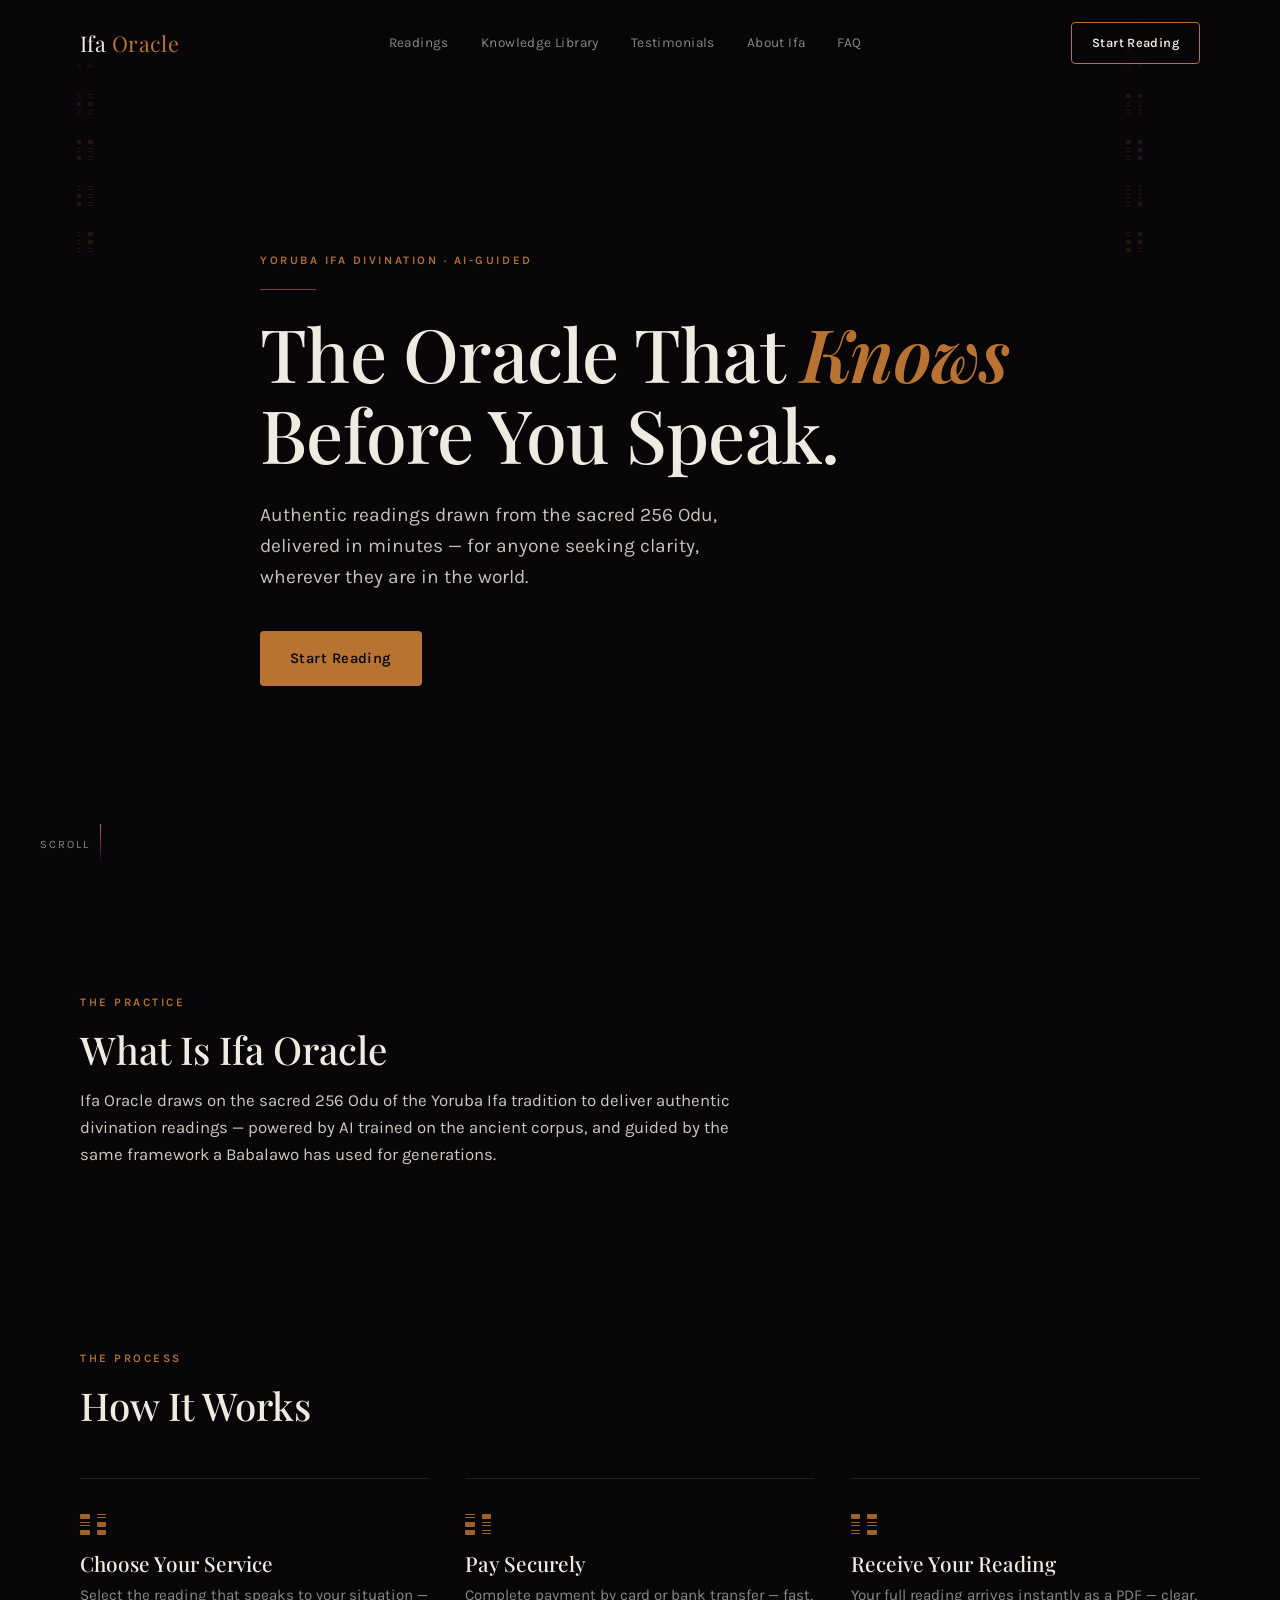
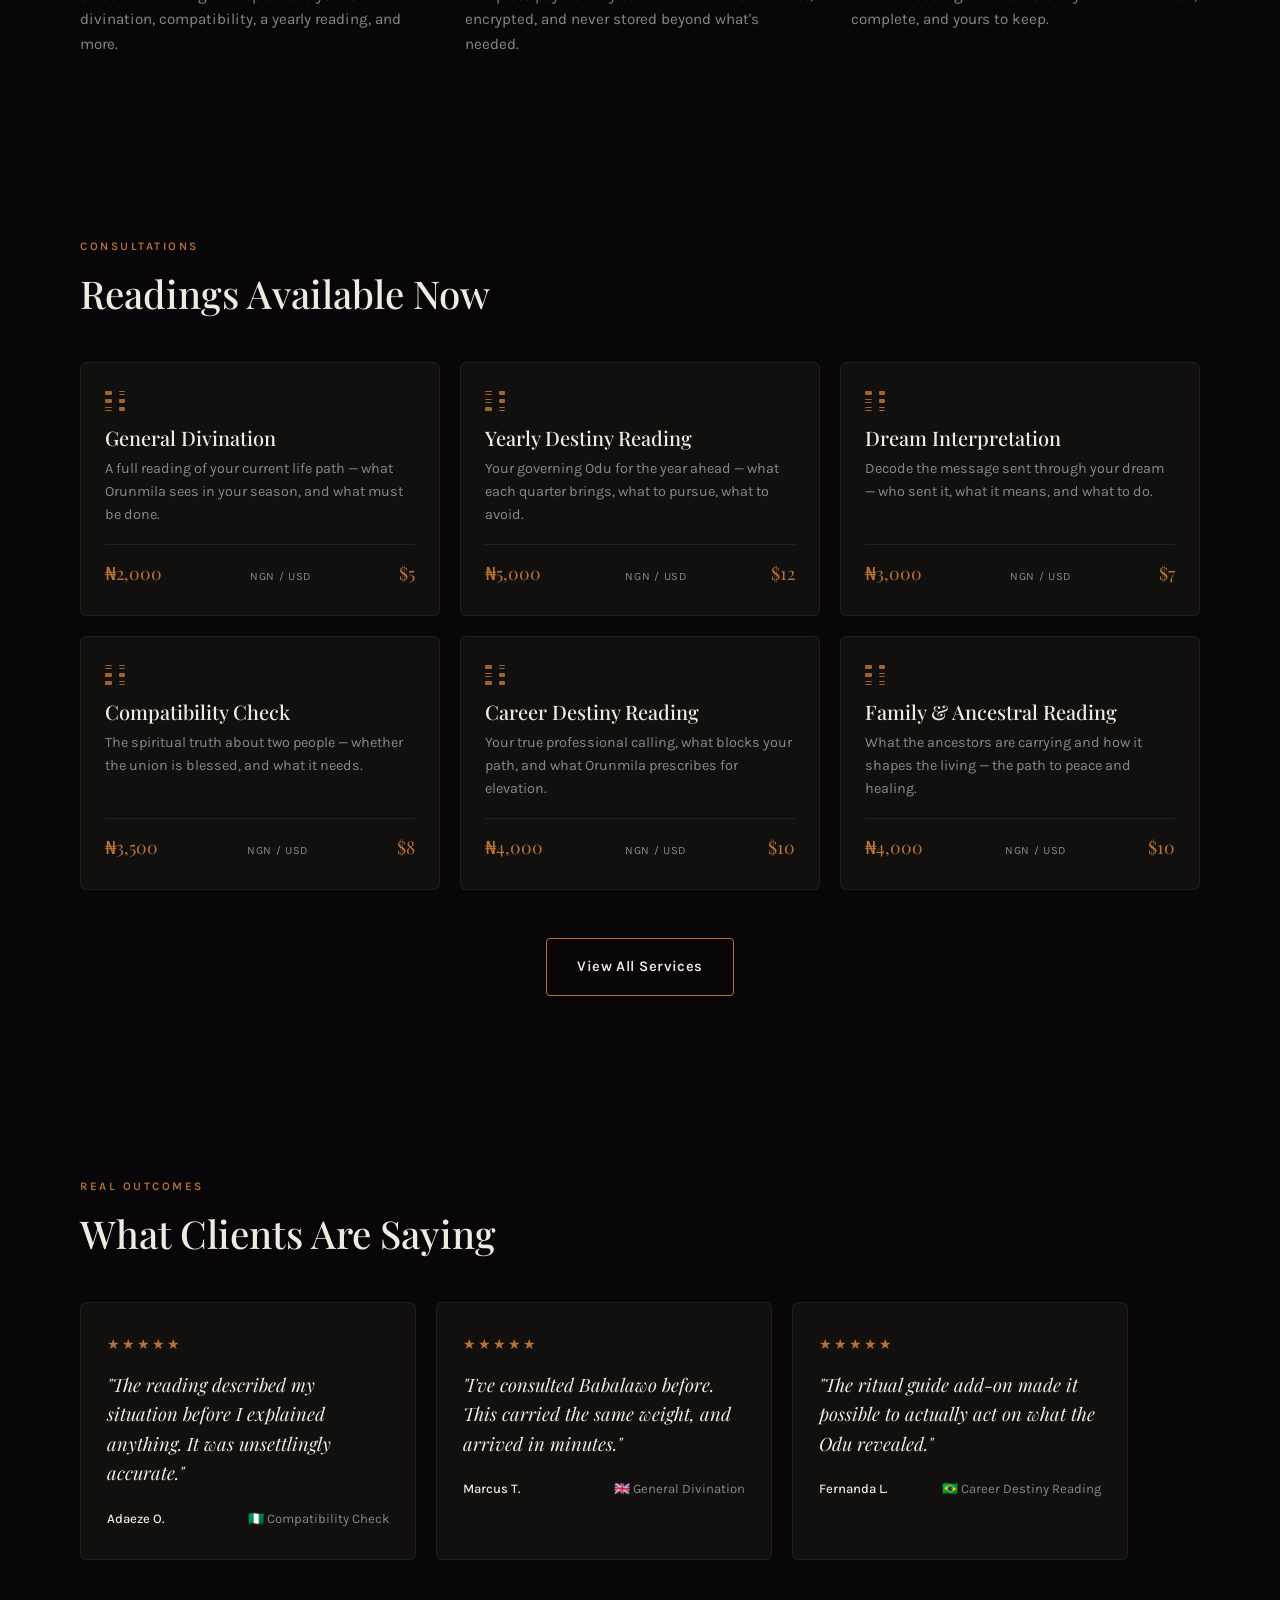
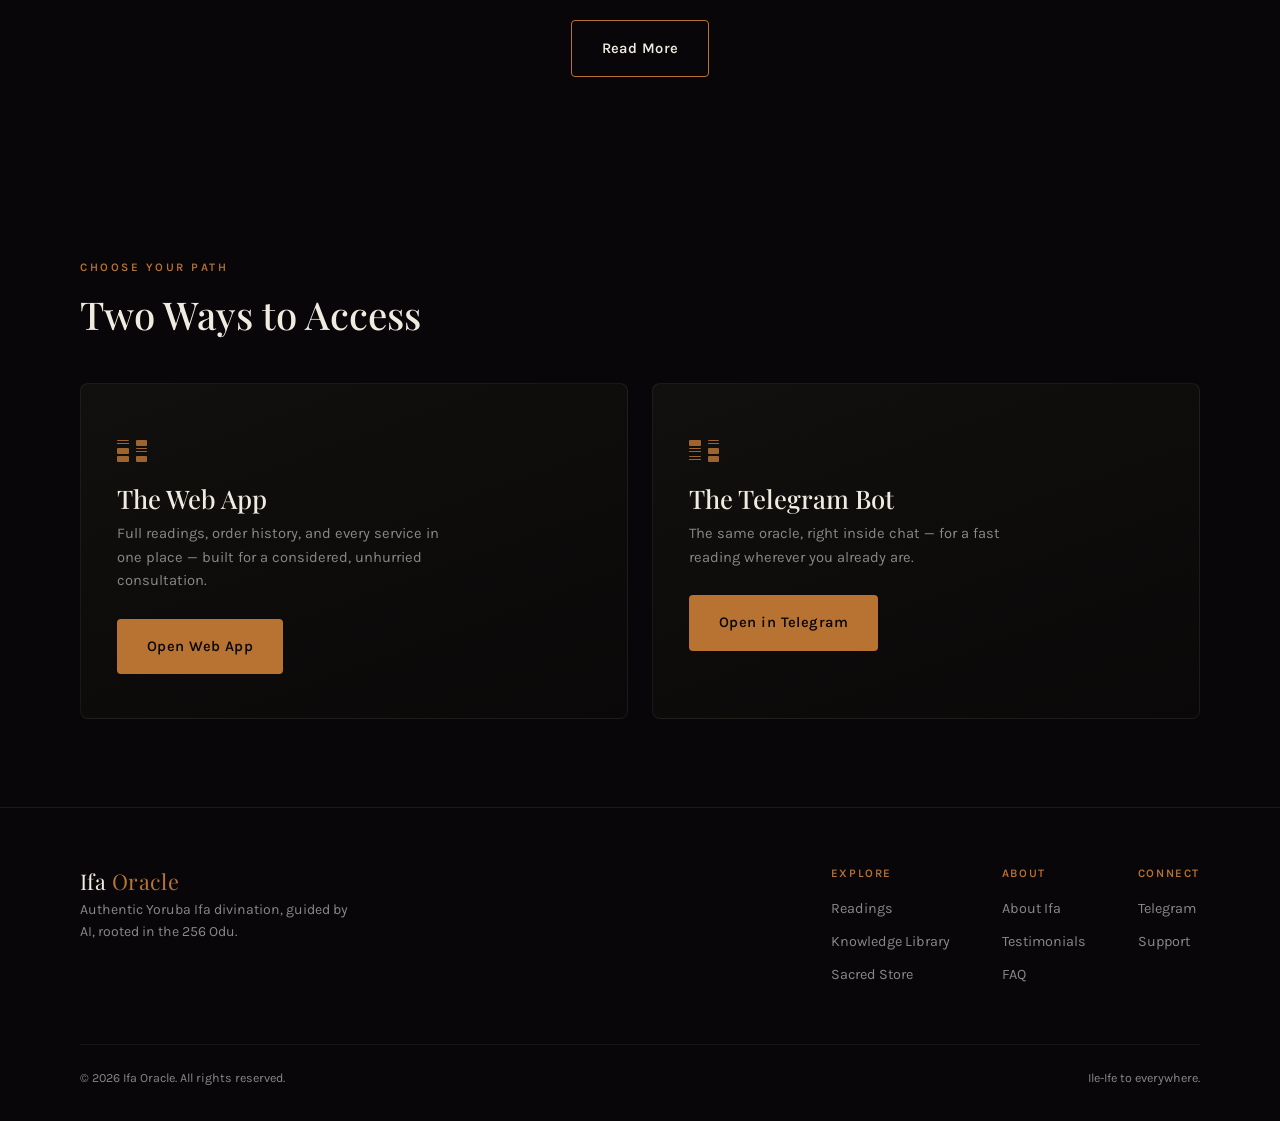
==== commit c1507e99: "updated" ====
--- a/index.html
+++ b/index.html
@@ -8,115 +8,9 @@
 <link rel="preconnect" href="https://fonts.googleapis.com">
 <link rel="preconnect" href="https://fonts.gstatic.com" crossorigin>
 <link href="https://fonts.googleapis.com/css2?family=Playfair+Display:ital,wght@0,500;0,600;0,700;1,500&family=Karla:wght@400;500;600;700&display=swap" rel="stylesheet">
+<link rel="stylesheet" href="styles.css">
 <style>
-  :root{
-    --bg:#080608;
-    --ink:#F0EBE0;
-    --copper:#B87333;
-    --terracotta:#8B3A2A;
-    --muted:#888888;
-    --surface:#12100E;
-    --serif:'Playfair Display', serif;
-    --sans:'Karla', sans-serif;
-    --max:1200px;
-  }
-
-  *{margin:0;padding:0;box-sizing:border-box;}
-
-  html{scroll-behavior:smooth;}
-
-  body{
-    background:var(--bg);
-    color:var(--ink);
-    font-family:var(--sans);
-    line-height:1.6;
-    -webkit-font-smoothing:antialiased;
-    overflow-x:hidden;
-  }
-
-  a{color:inherit;text-decoration:none;}
-  img{max-width:100%;display:block;}
-
-  .wrap{
-    max-width:var(--max);
-    margin:0 auto;
-    padding:0 20px;
-  }
-
-  @media(min-width:900px){
-    .wrap{padding:0 40px;}
-  }
-
-  .eyebrow{
-    font-family:var(--sans);
-    font-size:0.72rem;
-    letter-spacing:0.22em;
-    text-transform:uppercase;
-    color:var(--copper);
-    font-weight:600;
-  }
-
-  .hero-rule{
-    width:56px;height:1px;
-    background:var(--copper);
-    margin-top:18px;
-    opacity:0.6;
-  }
-
-  h1,h2,h3{
-    font-family:var(--serif);
-    font-weight:500;
-    line-height:1.1;
-  }
-
-  section{
-    padding:88px 0;
-    position:relative;
-  }
-
-  /* ---------- Odu mark system (signature element) ----------
-     Each Odu in Ifa is a unique pattern of single/double vertical
-     marks across two columns of four rows. We reuse this real
-     divination glyph — not decoration invented for this page —
-     as the visual signature throughout: hero atmosphere, step
-     markers, and section dividers. */
-
-  .odu-mark{
-    display:inline-grid;
-    grid-template-columns:repeat(2,1fr);
-    grid-auto-rows:4px;
-    gap:4px 7px;
-    width:20px;
-  }
-  .odu-mark span{
-    height:4px;
-    border-radius:1px;
-    background:var(--copper);
-    opacity:0.85;
-  }
-  .odu-mark span.ii{background:none;border-top:4px double var(--copper);height:0;opacity:0.85;}
-
-  /* ---------- Header ---------- */
-  header{
-    position:fixed;
-    top:0;left:0;right:0;
-    z-index:50;
-    padding:22px 0;
-    background:linear-gradient(to bottom, rgba(8,6,8,0.9), rgba(8,6,8,0));
-  }
-  header .wrap{display:flex;align-items:center;justify-content:space-between;}
-  .logo{
-    font-family:var(--serif);
-    font-size:1.35rem;
-    letter-spacing:0.02em;
-  }
-  .logo em{font-style:normal;color:var(--copper);}
-  nav{display:none;gap:32px;font-size:0.85rem;letter-spacing:0.03em;}
-  @media(min-width:900px){nav{display:flex;}}
-  nav a{color:var(--muted);transition:color .2s;}
-  nav a:hover{color:var(--ink);}
-
-  /* ---------- Hero ---------- */
+  /* ---------- Home hero (page-specific) ---------- */
   .hero{
     min-height:100svh;
     display:flex;
@@ -125,305 +19,48 @@
     padding-top:120px;
     position:relative;
   }
-
-  .hero-glyphs{
-    position:absolute;
-    inset:0;
-    z-index:0;
-    overflow:hidden;
-    opacity:0.5;
-    pointer-events:none;
-  }
-  .hero-glyphs .col{
-    position:absolute;
-    top:-10%;
-    display:flex;
-    flex-direction:column;
-    gap:26px;
-    animation:drift 34s linear infinite;
-  }
+  .hero-glyphs{position:absolute;inset:0;z-index:0;overflow:hidden;opacity:0.5;pointer-events:none;}
+  .hero-glyphs .col{position:absolute;top:-10%;display:flex;flex-direction:column;gap:26px;animation:drift 34s linear infinite;}
   .hero-glyphs .odu-mark{width:16px;opacity:0.35;}
-  @keyframes drift{
-    from{transform:translateY(0);}
-    to{transform:translateY(30%);}
-  }
-  @media(prefers-reduced-motion:reduce){
-    .hero-glyphs .col{animation:none;}
-  }
+  @keyframes drift{from{transform:translateY(0);}to{transform:translateY(30%);}}
+  @media(prefers-reduced-motion:reduce){.hero-glyphs .col{animation:none;}}
 
   .hero-inner{position:relative;z-index:1;max-width:760px;}
-
-  .hero h1{
-    font-size:clamp(2.4rem, 6vw, 4.6rem);
-    margin:22px 0 26px;
-    letter-spacing:-0.01em;
-  }
+  .hero h1{font-size:clamp(2.4rem, 6vw, 4.6rem);margin:22px 0 26px;letter-spacing:-0.01em;}
   .hero h1 .accent{color:var(--copper);font-style:italic;font-weight:600;}
-
-  .hero p.sub{
-    font-size:clamp(1rem, 2vw, 1.2rem);
-    color:var(--ink);
-    opacity:0.82;
-    max-width:520px;
-    margin-bottom:38px;
-  }
-
-  .cta-row{display:flex;flex-wrap:wrap;gap:16px;}
-
-  .btn{
-    display:inline-flex;
-    align-items:center;
-    justify-content:center;
-    padding:16px 30px;
-    font-size:0.92rem;
-    font-weight:600;
-    letter-spacing:0.03em;
-    border-radius:4px;
-    transition:filter .18s ease, background .18s ease;
-    white-space:nowrap;
-  }
-  .btn-primary{
-    background:var(--copper);
-    color:#0A0806;
-  }
-  .btn-primary:hover{filter:brightness(1.12);}
-  .btn-secondary{
-    background:transparent;
-    color:var(--ink);
-    border:1px solid var(--copper);
-  }
-  .btn-secondary:hover{background:rgba(184,115,51,0.1);}
+  .hero p.sub{font-size:clamp(1rem, 2vw, 1.2rem);color:var(--ink);opacity:0.82;max-width:520px;margin-bottom:38px;}
 
   .scroll-cue{
-    position:absolute;
-    bottom:36px;
-    left:20px;
-    z-index:2;
-    display:flex;
-    align-items:center;
-    gap:10px;
-    font-size:0.7rem;
-    letter-spacing:0.18em;
-    text-transform:uppercase;
-    color:var(--muted);
-    cursor:pointer;
-    background:none;
-    border:none;
-    font-family:inherit;
-    transition:color .2s;
+    position:absolute;bottom:36px;left:20px;z-index:2;
+    display:flex;align-items:center;gap:10px;
+    font-size:0.7rem;letter-spacing:0.18em;text-transform:uppercase;color:var(--muted);
+    cursor:pointer;background:none;border:none;font-family:inherit;transition:color .2s;
   }
   .scroll-cue:hover{color:var(--ink);}
   @media(min-width:900px){.scroll-cue{left:40px;}}
-  .scroll-cue::after{
-    content:'';
-    width:1px;height:40px;
-    background:linear-gradient(var(--copper), transparent);
-    animation:pulse 2.2s ease-in-out infinite;
-  }
+  .scroll-cue::after{content:'';width:1px;height:40px;background:linear-gradient(var(--copper), transparent);animation:pulse 2.2s ease-in-out infinite;}
   @keyframes pulse{0%,100%{opacity:.3;}50%{opacity:1;}}
 
   /* ---------- What is section ---------- */
-  .intro{
-    text-align:left;
-    max-width:680px;
-  }
-  .intro h2{
-    font-size:clamp(1.7rem,3.4vw,2.4rem);
-    margin:14px 0 18px;
-  }
-  .intro p{
-    font-size:1.05rem;
-    color:var(--ink);
-    opacity:0.85;
-  }
+  .intro{text-align:left;max-width:680px;}
+  .intro h2{font-size:clamp(1.7rem,3.4vw,2.4rem);margin:14px 0 18px;}
+  .intro p{font-size:1.05rem;color:var(--ink);opacity:0.85;}
 
   /* ---------- How it works ---------- */
-  .steps{
-    display:grid;
-    gap:36px;
-    margin-top:52px;
-  }
-  @media(min-width:800px){
-    .steps{grid-template-columns:repeat(3,1fr);}
-  }
-  .step{
-    border-top:1px solid rgba(240,235,224,0.12);
-    padding-top:22px;
-  }
+  .steps{display:grid;gap:36px;margin-top:52px;}
+  @media(min-width:800px){.steps{grid-template-columns:repeat(3,1fr);}}
+  .step{border-top:1px solid rgba(240,235,224,0.12);padding-top:22px;}
   .step .odu-mark{margin-bottom:18px;width:26px;}
   .step .odu-mark span{height:5px;}
-  .step h3{
-    font-size:1.3rem;
-    margin-bottom:8px;
-    font-weight:500;
-  }
+  .step h3{font-size:1.3rem;margin-bottom:8px;font-weight:500;}
   .step p{color:var(--muted);font-size:0.95rem;}
-
-  /* ---------- Services ---------- */
-  .services-grid{
-    display:grid;
-    gap:20px;
-    margin-top:48px;
-  }
-  @media(min-width:640px){.services-grid{grid-template-columns:repeat(2,1fr);}}
-  @media(min-width:1000px){.services-grid{grid-template-columns:repeat(3,1fr);}}
-
-  .service-card{
-    background:var(--surface);
-    border:1px solid rgba(240,235,224,0.06);
-    border-radius:6px;
-    padding:28px 24px;
-    transition:border-color .2s, transform .2s;
-  }
-  .service-card:hover{border-color:rgba(184,115,51,0.4);transform:translateY(-2px);}
-  .service-card .odu-mark{margin-bottom:16px;}
-  .service-card h3{
-    font-size:1.25rem;
-    font-weight:500;
-    margin-bottom:8px;
-  }
-  .service-card p.desc{
-    color:var(--muted);
-    font-size:0.9rem;
-    margin-bottom:18px;
-  }
-  .service-card .price{
-    display:flex;
-    justify-content:space-between;
-    align-items:baseline;
-    border-top:1px solid rgba(240,235,224,0.08);
-    padding-top:14px;
-    font-family:var(--serif);
-    font-size:1.1rem;
-    color:var(--copper);
-  }
-  .price small{
-    font-family:var(--sans);
-    color:var(--muted);
-    font-size:0.7rem;
-    letter-spacing:0.06em;
-  }
-
-  .center-cta{text-align:center;margin-top:48px;}
-
-  /* ---------- Testimonials ---------- */
-  .testi-scroll{
-    display:flex;
-    gap:20px;
-    overflow-x:auto;
-    margin-top:48px;
-    padding-bottom:12px;
-    scroll-snap-type:x mandatory;
-  }
-  .testi-scroll::-webkit-scrollbar{height:4px;}
-  .testi-scroll::-webkit-scrollbar-thumb{background:var(--copper);border-radius:2px;}
-
-  .testi-card{
-    flex:0 0 82%;
-    scroll-snap-align:start;
-    background:var(--surface);
-    border-radius:6px;
-    padding:30px 26px;
-    border:1px solid rgba(240,235,224,0.06);
-  }
-  @media(min-width:640px){.testi-card{flex:0 0 44%;}}
-  @media(min-width:1000px){.testi-card{flex:0 0 30%;}}
-
-  .testi-card .stars{color:var(--copper);font-size:0.9rem;letter-spacing:2px;margin-bottom:14px;}
-  .testi-card p.quote{
-    font-family:var(--serif);
-    font-size:1.15rem;
-    font-style:italic;
-    color:var(--ink);
-    margin-bottom:20px;
-  }
-  .testi-card .who{
-    display:flex;
-    justify-content:space-between;
-    font-size:0.82rem;
-    color:var(--muted);
-  }
-  .testi-card .who strong{color:var(--ink);font-weight:500;}
-
-  /* ---------- Access cards ---------- */
-  .access-grid{
-    display:grid;
-    gap:24px;
-    margin-top:48px;
-  }
-  @media(min-width:800px){.access-grid{grid-template-columns:1fr 1fr;}}
-
-  .access-card{
-    background:linear-gradient(160deg, var(--surface), #0A0808);
-    border:1px solid rgba(240,235,224,0.07);
-    border-radius:8px;
-    padding:44px 36px;
-    position:relative;
-    overflow:hidden;
-  }
-  .access-card .odu-mark{width:30px;margin-bottom:24px;}
-  .access-card .odu-mark span{height:6px;}
-  .access-card h3{font-size:1.6rem;margin-bottom:10px;}
-  .access-card p{color:var(--muted);font-size:0.92rem;margin-bottom:26px;max-width:340px;}
-
-  /* ---------- Footer ---------- */
-  footer{
-    border-top:1px solid rgba(240,235,224,0.08);
-    padding:56px 0 32px;
-  }
-  .footer-top{
-    display:flex;
-    flex-direction:column;
-    gap:32px;
-  }
-  @media(min-width:800px){
-    .footer-top{flex-direction:row;justify-content:space-between;}
-  }
-  .footer-brand .logo{margin-bottom:10px;}
-  .footer-brand p{color:var(--muted);font-size:0.88rem;max-width:280px;}
-  .footer-links{display:flex;gap:52px;flex-wrap:wrap;}
-  .footer-col h4{
-    font-size:0.72rem;
-    letter-spacing:0.14em;
-    text-transform:uppercase;
-    color:var(--copper);
-    margin-bottom:14px;
-    font-weight:600;
-  }
-  .footer-col a{
-    display:block;
-    color:var(--muted);
-    font-size:0.9rem;
-    margin-bottom:10px;
-    transition:color .2s;
-  }
-  .footer-col a:hover{color:var(--ink);}
-  .footer-bottom{
-    margin-top:48px;
-    padding-top:24px;
-    border-top:1px solid rgba(240,235,224,0.06);
-    display:flex;
-    flex-direction:column;
-    gap:10px;
-    font-size:0.78rem;
-    color:var(--muted);
-  }
-  @media(min-width:800px){
-    .footer-bottom{flex-direction:row;justify-content:space-between;}
-  }
-
-  /* focus visibility */
-  a:focus-visible,button:focus-visible{
-    outline:2px solid var(--copper);
-    outline-offset:3px;
-  }
 </style>
 </head>
 <body>
 
 <header>
   <div class="wrap">
-    <a href="#" class="logo">Ifa <em>Oracle</em></a>
+    <a href="index.html" class="logo">Ifa <em>Oracle</em></a>
     <nav>
       <a href="readings.html">Readings</a>
       <a href="library.html">Knowledge Library</a>
@@ -431,14 +68,13 @@
       <a href="about.html">About Ifa</a>
       <a href="faq.html">FAQ</a>
     </nav>
-    <a href="start.html" class="btn btn-secondary" style="padding:10px 20px;font-size:0.8rem;">Start Reading</a>
+    <a href="start.html" class="btn btn-secondary btn-sm">Start Reading</a>
   </div>
 </header>
 
 <!-- HERO -->
 <section class="hero">
   <div class="hero-glyphs" aria-hidden="true">
-    <!-- decorative Odu-glyph columns; populated by JS -->
     <div class="col" id="glyphColA" style="left:6%;"></div>
     <div class="col" id="glyphColB" style="left:88%;animation-duration:44s;"></div>
   </div>
@@ -473,7 +109,7 @@
 <section>
   <div class="wrap">
     <span class="eyebrow">The Process</span>
-    <h2 style="font-size:clamp(1.7rem,3.4vw,2.4rem);margin-top:14px;">How It Works</h2>
+    <div class="section-head"><h2>How It Works</h2></div>
     <div class="steps">
       <div class="step">
         <div class="odu-mark"><span></span><span class="ii"></span><span class="ii"></span><span></span><span></span><span></span></div>
@@ -498,45 +134,45 @@
 <section id="services">
   <div class="wrap">
     <span class="eyebrow">Consultations</span>
-    <h2 style="font-size:clamp(1.7rem,3.4vw,2.4rem);margin-top:14px;">Readings Available Now</h2>
-    <div class="services-grid">
-
-      <div class="service-card">
+    <div class="section-head"><h2>Readings Available Now</h2></div>
+    <div class="card-grid">
+
+      <div class="card">
         <div class="odu-mark"><span></span><span class="ii"></span><span></span><span></span><span class="ii"></span><span></span></div>
         <h3>General Divination</h3>
         <p class="desc">A full reading of your current life path — what Orunmila sees in your season, and what must be done.</p>
         <div class="price">₦2,000 <small>NGN / USD</small> $5</div>
       </div>
 
-      <div class="service-card">
+      <div class="card">
         <div class="odu-mark"><span class="ii"></span><span></span><span class="ii"></span><span></span><span></span><span class="ii"></span></div>
         <h3>Yearly Destiny Reading</h3>
         <p class="desc">Your governing Odu for the year ahead — what each quarter brings, what to pursue, what to avoid.</p>
         <div class="price">₦5,000 <small>NGN / USD</small> $12</div>
       </div>
 
-      <div class="service-card">
+      <div class="card">
         <div class="odu-mark"><span></span><span></span><span class="ii"></span><span></span><span class="ii"></span><span class="ii"></span></div>
         <h3>Dream Interpretation</h3>
         <p class="desc">Decode the message sent through your dream — who sent it, what it means, and what to do.</p>
         <div class="price">₦3,000 <small>NGN / USD</small> $7</div>
       </div>
 
-      <div class="service-card">
+      <div class="card">
         <div class="odu-mark"><span class="ii"></span><span class="ii"></span><span></span><span></span><span></span><span class="ii"></span></div>
         <h3>Compatibility Check</h3>
         <p class="desc">The spiritual truth about two people — whether the union is blessed, and what it needs.</p>
         <div class="price">₦3,500 <small>NGN / USD</small> $8</div>
       </div>
 
-      <div class="service-card">
+      <div class="card">
         <div class="odu-mark"><span></span><span class="ii"></span><span class="ii"></span><span></span><span></span><span></span></div>
         <h3>Career Destiny Reading</h3>
         <p class="desc">Your true professional calling, what blocks your path, and what Orunmila prescribes for elevation.</p>
         <div class="price">₦4,000 <small>NGN / USD</small> $10</div>
       </div>
 
-      <div class="service-card">
+      <div class="card">
         <div class="odu-mark"><span></span><span></span><span></span><span class="ii"></span><span class="ii"></span><span class="ii"></span></div>
         <h3>Family &amp; Ancestral Reading</h3>
         <p class="desc">What the ancestors are carrying and how it shapes the living — the path to peace and healing.</p>
@@ -554,7 +190,7 @@
 <section>
   <div class="wrap">
     <span class="eyebrow">Real Outcomes</span>
-    <h2 style="font-size:clamp(1.7rem,3.4vw,2.4rem);margin-top:14px;">What Clients Are Saying</h2>
+    <div class="section-head"><h2>What Clients Are Saying</h2></div>
     <div class="testi-scroll">
       <div class="testi-card">
         <div class="stars">★★★★★</div>
@@ -582,7 +218,7 @@
 <section>
   <div class="wrap">
     <span class="eyebrow">Choose Your Path</span>
-    <h2 style="font-size:clamp(1.7rem,3.4vw,2.4rem);margin-top:14px;">Two Ways to Access</h2>
+    <div class="section-head"><h2>Two Ways to Access</h2></div>
     <div class="access-grid">
       <div class="access-card">
         <div class="odu-mark"><span class="ii"></span><span></span><span></span><span class="ii"></span><span></span><span></span></div>
@@ -604,7 +240,7 @@
   <div class="wrap">
     <div class="footer-top">
       <div class="footer-brand">
-        <a href="#" class="logo">Ifa <em>Oracle</em></a>
+        <a href="index.html" class="logo">Ifa <em>Oracle</em></a>
         <p>Authentic Yoruba Ifa divination, guided by AI, rooted in the 256 Odu.</p>
       </div>
       <div class="footer-links">
@@ -635,9 +271,6 @@
 </footer>
 
 <script>
-  // Populate the two ambient glyph columns in the hero with real
-  // Odu-style marks (single dash = single line, double dash = double line)
-  // drawn at random per load — atmosphere, not literal readings.
   function buildGlyphColumn(el, count){
     for(let i=0;i<count;i++){
       const mark = document.createElement('div');
@@ -659,4 +292,4 @@
 </script>
 
 </body>
-</html>+</html>
--- a/styles.css
+++ b/styles.css
@@ -0,0 +1,244 @@
+/* =========================================================
+   IFA ORACLE — SHARED STYLESHEET
+   Design tokens, header, footer, and components reused
+   across every page. Page-specific layout lives in each
+   page's own <style> block; anything here is shared.
+   ========================================================= */
+
+:root{
+  --bg:#080608;
+  --ink:#F0EBE0;
+  --copper:#B87333;
+  --terracotta:#8B3A2A;
+  --muted:#888888;
+  --surface:#12100E;
+  --serif:'Playfair Display', serif;
+  --sans:'Karla', sans-serif;
+  --max:1200px;
+}
+
+*{margin:0;padding:0;box-sizing:border-box;}
+
+html{scroll-behavior:smooth;}
+
+body{
+  background:var(--bg);
+  color:var(--ink);
+  font-family:var(--sans);
+  line-height:1.6;
+  -webkit-font-smoothing:antialiased;
+  overflow-x:hidden;
+}
+
+a{color:inherit;text-decoration:none;}
+img{max-width:100%;display:block;}
+
+.wrap{
+  max-width:var(--max);
+  margin:0 auto;
+  padding:0 20px;
+}
+@media(min-width:900px){.wrap{padding:0 40px;}}
+
+.eyebrow{
+  font-family:var(--sans);
+  font-size:0.72rem;
+  letter-spacing:0.22em;
+  text-transform:uppercase;
+  color:var(--copper);
+  font-weight:600;
+}
+
+.hero-rule{
+  width:56px;height:1px;
+  background:var(--copper);
+  margin-top:18px;
+  opacity:0.6;
+}
+
+h1,h2,h3{
+  font-family:var(--serif);
+  font-weight:500;
+  line-height:1.1;
+}
+
+section{padding:88px 0;position:relative;}
+
+/* ---------- Odu mark system (signature element) ----------
+   Each Odu in Ifa is a unique pattern of single/double vertical
+   marks across two columns of four rows. Reused as the visual
+   signature across every page — not invented decoration. */
+.odu-mark{
+  display:inline-grid;
+  grid-template-columns:repeat(2,1fr);
+  grid-auto-rows:4px;
+  gap:4px 7px;
+  width:20px;
+}
+.odu-mark span{
+  height:4px;
+  border-radius:1px;
+  background:var(--copper);
+  opacity:0.85;
+}
+.odu-mark span.ii{background:none;border-top:4px double var(--copper);height:0;opacity:0.85;}
+
+/* ---------- Header (identical on every page) ---------- */
+header{
+  position:fixed;
+  top:0;left:0;right:0;
+  z-index:50;
+  padding:22px 0;
+  background:linear-gradient(to bottom, rgba(8,6,8,0.92), rgba(8,6,8,0.7) 70%, rgba(8,6,8,0));
+}
+header .wrap{display:flex;align-items:center;justify-content:space-between;}
+.logo{
+  font-family:var(--serif);
+  font-size:1.35rem;
+  letter-spacing:0.02em;
+}
+.logo em{font-style:normal;color:var(--copper);}
+nav{display:none;gap:32px;font-size:0.85rem;letter-spacing:0.03em;}
+@media(min-width:900px){nav{display:flex;}}
+nav a{color:var(--muted);transition:color .2s;}
+nav a:hover,nav a.active{color:var(--ink);}
+
+/* ---------- Buttons ---------- */
+.cta-row{display:flex;flex-wrap:wrap;gap:16px;}
+.btn{
+  display:inline-flex;
+  align-items:center;
+  justify-content:center;
+  padding:16px 30px;
+  font-size:0.92rem;
+  font-weight:600;
+  letter-spacing:0.03em;
+  border-radius:4px;
+  transition:filter .18s ease, background .18s ease, border-color .18s ease;
+  white-space:nowrap;
+  cursor:pointer;
+  border:none;
+  font-family:var(--sans);
+}
+.btn-primary{background:var(--copper);color:#0A0806;}
+.btn-primary:hover{filter:brightness(1.12);}
+.btn-secondary{background:transparent;color:var(--ink);border:1px solid var(--copper);}
+.btn-secondary:hover{background:rgba(184,115,51,0.1);}
+.btn-sm{padding:10px 20px;font-size:0.8rem;}
+
+/* ---------- Inner-page hero (Readings, Store, Library, etc.) ---------- */
+.page-hero{
+  padding:200px 0 70px;
+  border-bottom:1px solid rgba(240,235,224,0.07);
+}
+.page-hero h1{
+  font-size:clamp(2.1rem,4.6vw,3.2rem);
+  margin:16px 0 16px;
+}
+.page-hero p.sub{
+  font-size:1.05rem;
+  color:var(--muted);
+  max-width:560px;
+}
+
+/* ---------- Section headings ---------- */
+.section-head h2{font-size:clamp(1.7rem,3.4vw,2.4rem);margin-top:14px;}
+.center-cta{text-align:center;margin-top:48px;}
+
+/* ---------- Card grid (Services / Store) ---------- */
+.card-grid{display:grid;gap:20px;margin-top:48px;}
+@media(min-width:640px){.card-grid{grid-template-columns:repeat(2,1fr);}}
+@media(min-width:1000px){.card-grid{grid-template-columns:repeat(3,1fr);}}
+
+.card{
+  background:var(--surface);
+  border:1px solid rgba(240,235,224,0.06);
+  border-radius:6px;
+  padding:28px 24px;
+  transition:border-color .2s, transform .2s;
+  display:flex;
+  flex-direction:column;
+}
+.card:hover{border-color:rgba(184,115,51,0.4);transform:translateY(-2px);}
+.card .odu-mark{margin-bottom:16px;}
+.card h3{font-size:1.25rem;font-weight:500;margin-bottom:8px;}
+.card p.desc{color:var(--muted);font-size:0.9rem;margin-bottom:18px;flex:1;}
+.card .price{
+  display:flex;
+  justify-content:space-between;
+  align-items:baseline;
+  border-top:1px solid rgba(240,235,224,0.08);
+  padding-top:14px;
+  font-family:var(--serif);
+  font-size:1.1rem;
+  color:var(--copper);
+}
+.price small{font-family:var(--sans);color:var(--muted);font-size:0.7rem;letter-spacing:0.06em;}
+.card .addon{
+  margin-top:12px;
+  font-size:0.78rem;
+  color:var(--muted);
+  border-top:1px dashed rgba(240,235,224,0.1);
+  padding-top:12px;
+}
+.card .addon strong{color:var(--copper);font-weight:600;}
+
+/* ---------- Testimonials (shared: scroll strip + full grid) ---------- */
+.testi-scroll{
+  display:flex;gap:20px;overflow-x:auto;margin-top:48px;
+  padding-bottom:12px;scroll-snap-type:x mandatory;
+}
+.testi-scroll::-webkit-scrollbar{height:4px;}
+.testi-scroll::-webkit-scrollbar-thumb{background:var(--copper);border-radius:2px;}
+.testi-card{
+  flex:0 0 82%;scroll-snap-align:start;
+  background:var(--surface);border-radius:6px;padding:30px 26px;
+  border:1px solid rgba(240,235,224,0.06);
+}
+@media(min-width:640px){.testi-card{flex:0 0 44%;}}
+@media(min-width:1000px){.testi-card{flex:0 0 30%;}}
+
+.testi-grid{display:grid;gap:20px;margin-top:48px;}
+@media(min-width:640px){.testi-grid{grid-template-columns:repeat(2,1fr);}}
+@media(min-width:1000px){.testi-grid{grid-template-columns:repeat(3,1fr);}}
+.testi-grid .testi-card{flex:none;}
+
+.testi-card .stars{color:var(--copper);font-size:0.9rem;letter-spacing:2px;margin-bottom:14px;}
+.testi-card p.quote{font-family:var(--serif);font-size:1.15rem;font-style:italic;color:var(--ink);margin-bottom:20px;}
+.testi-card .who{display:flex;justify-content:space-between;font-size:0.82rem;color:var(--muted);}
+.testi-card .who strong{color:var(--ink);font-weight:500;}
+
+/* ---------- Access cards (Web / Telegram) ---------- */
+.access-grid{display:grid;gap:24px;margin-top:48px;}
+@media(min-width:800px){.access-grid{grid-template-columns:1fr 1fr;}}
+.access-card{
+  background:linear-gradient(160deg, var(--surface), #0A0808);
+  border:1px solid rgba(240,235,224,0.07);
+  border-radius:8px;padding:44px 36px;position:relative;overflow:hidden;
+}
+.access-card .odu-mark{width:30px;margin-bottom:24px;}
+.access-card .odu-mark span{height:6px;}
+.access-card h3{font-size:1.6rem;margin-bottom:10px;}
+.access-card p{color:var(--muted);font-size:0.92rem;margin-bottom:26px;max-width:340px;}
+
+/* ---------- Footer (identical on every page) ---------- */
+footer{border-top:1px solid rgba(240,235,224,0.08);padding:56px 0 32px;}
+.footer-top{display:flex;flex-direction:column;gap:32px;}
+@media(min-width:800px){.footer-top{flex-direction:row;justify-content:space-between;}}
+.footer-brand .logo{margin-bottom:10px;}
+.footer-brand p{color:var(--muted);font-size:0.88rem;max-width:280px;}
+.footer-links{display:flex;gap:52px;flex-wrap:wrap;}
+.footer-col h4{
+  font-size:0.72rem;letter-spacing:0.14em;text-transform:uppercase;
+  color:var(--copper);margin-bottom:14px;font-weight:600;
+}
+.footer-col a{display:block;color:var(--muted);font-size:0.9rem;margin-bottom:10px;transition:color .2s;}
+.footer-col a:hover{color:var(--ink);}
+.footer-bottom{
+  margin-top:48px;padding-top:24px;border-top:1px solid rgba(240,235,224,0.06);
+  display:flex;flex-direction:column;gap:10px;font-size:0.78rem;color:var(--muted);
+}
+@media(min-width:800px){.footer-bottom{flex-direction:row;justify-content:space-between;}}
+
+/* focus visibility */
+a:focus-visible,button:focus-visible{outline:2px solid var(--copper);outline-offset:3px;}
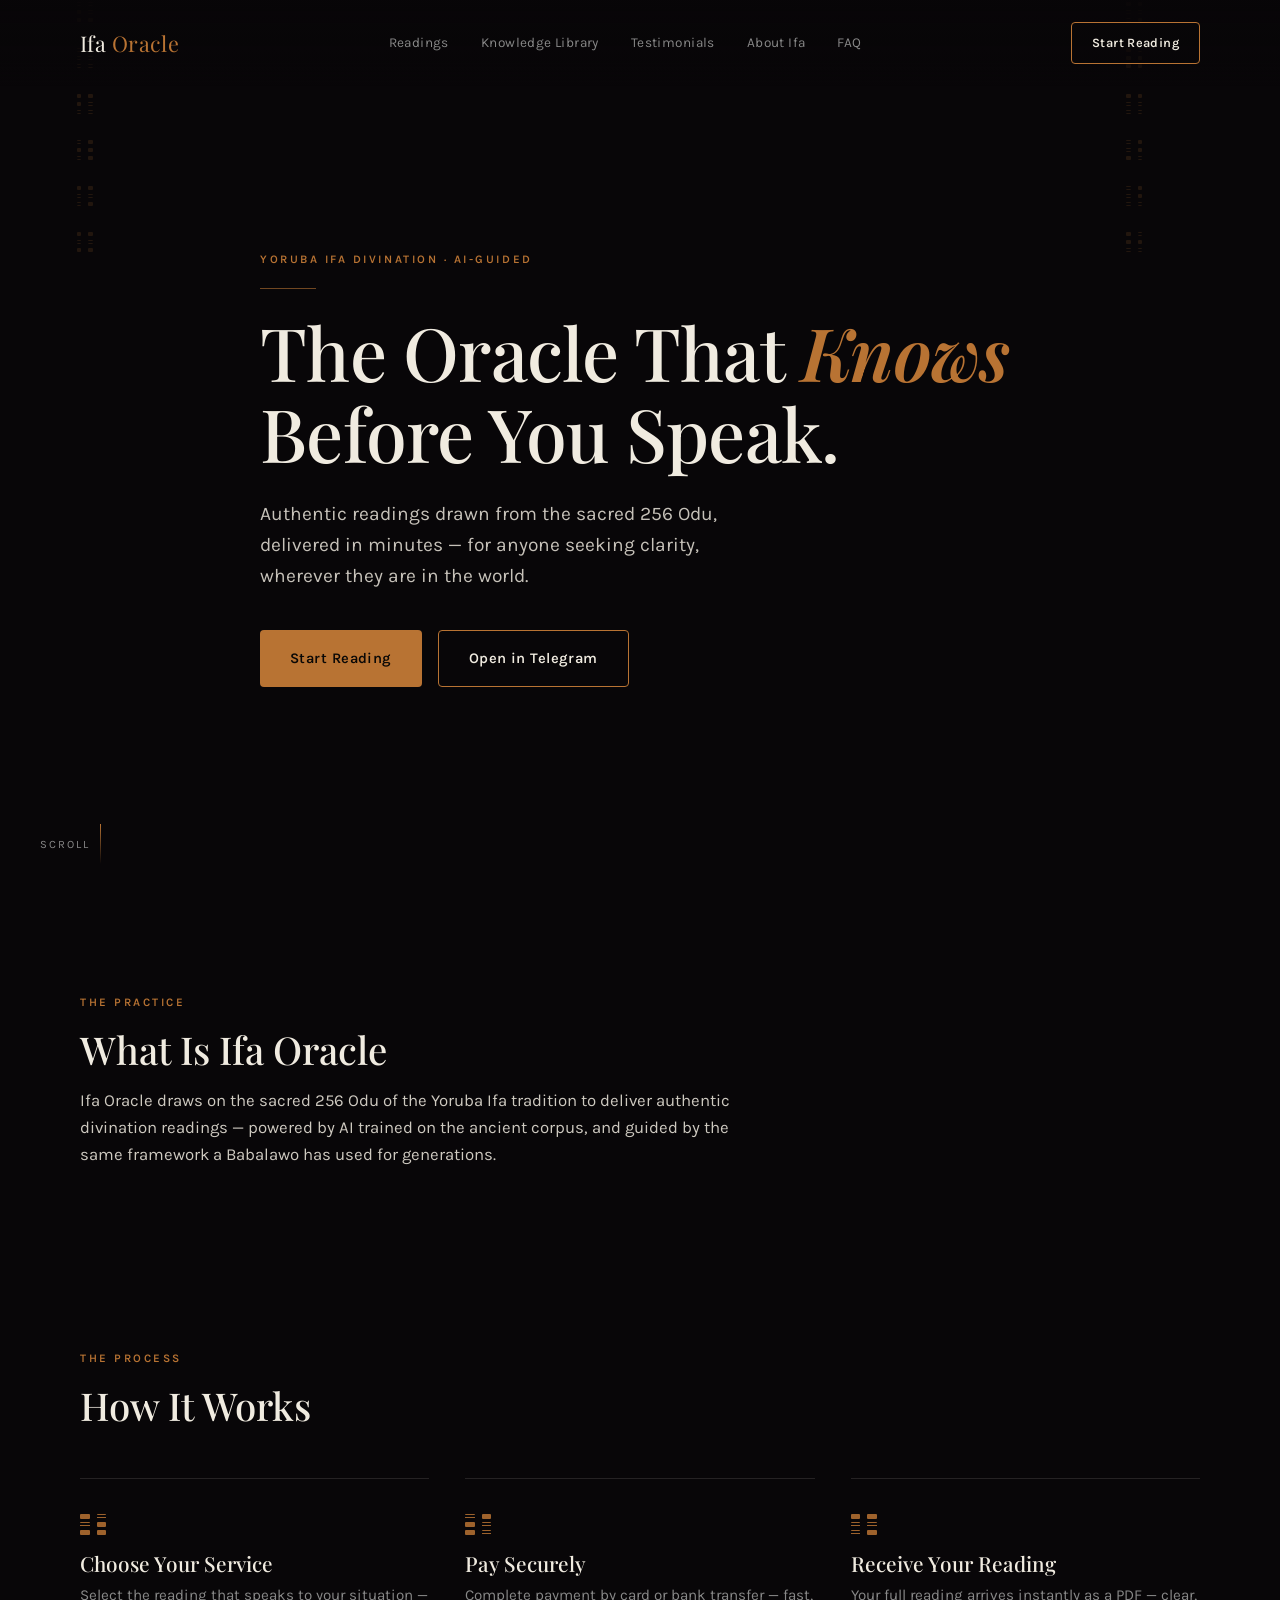
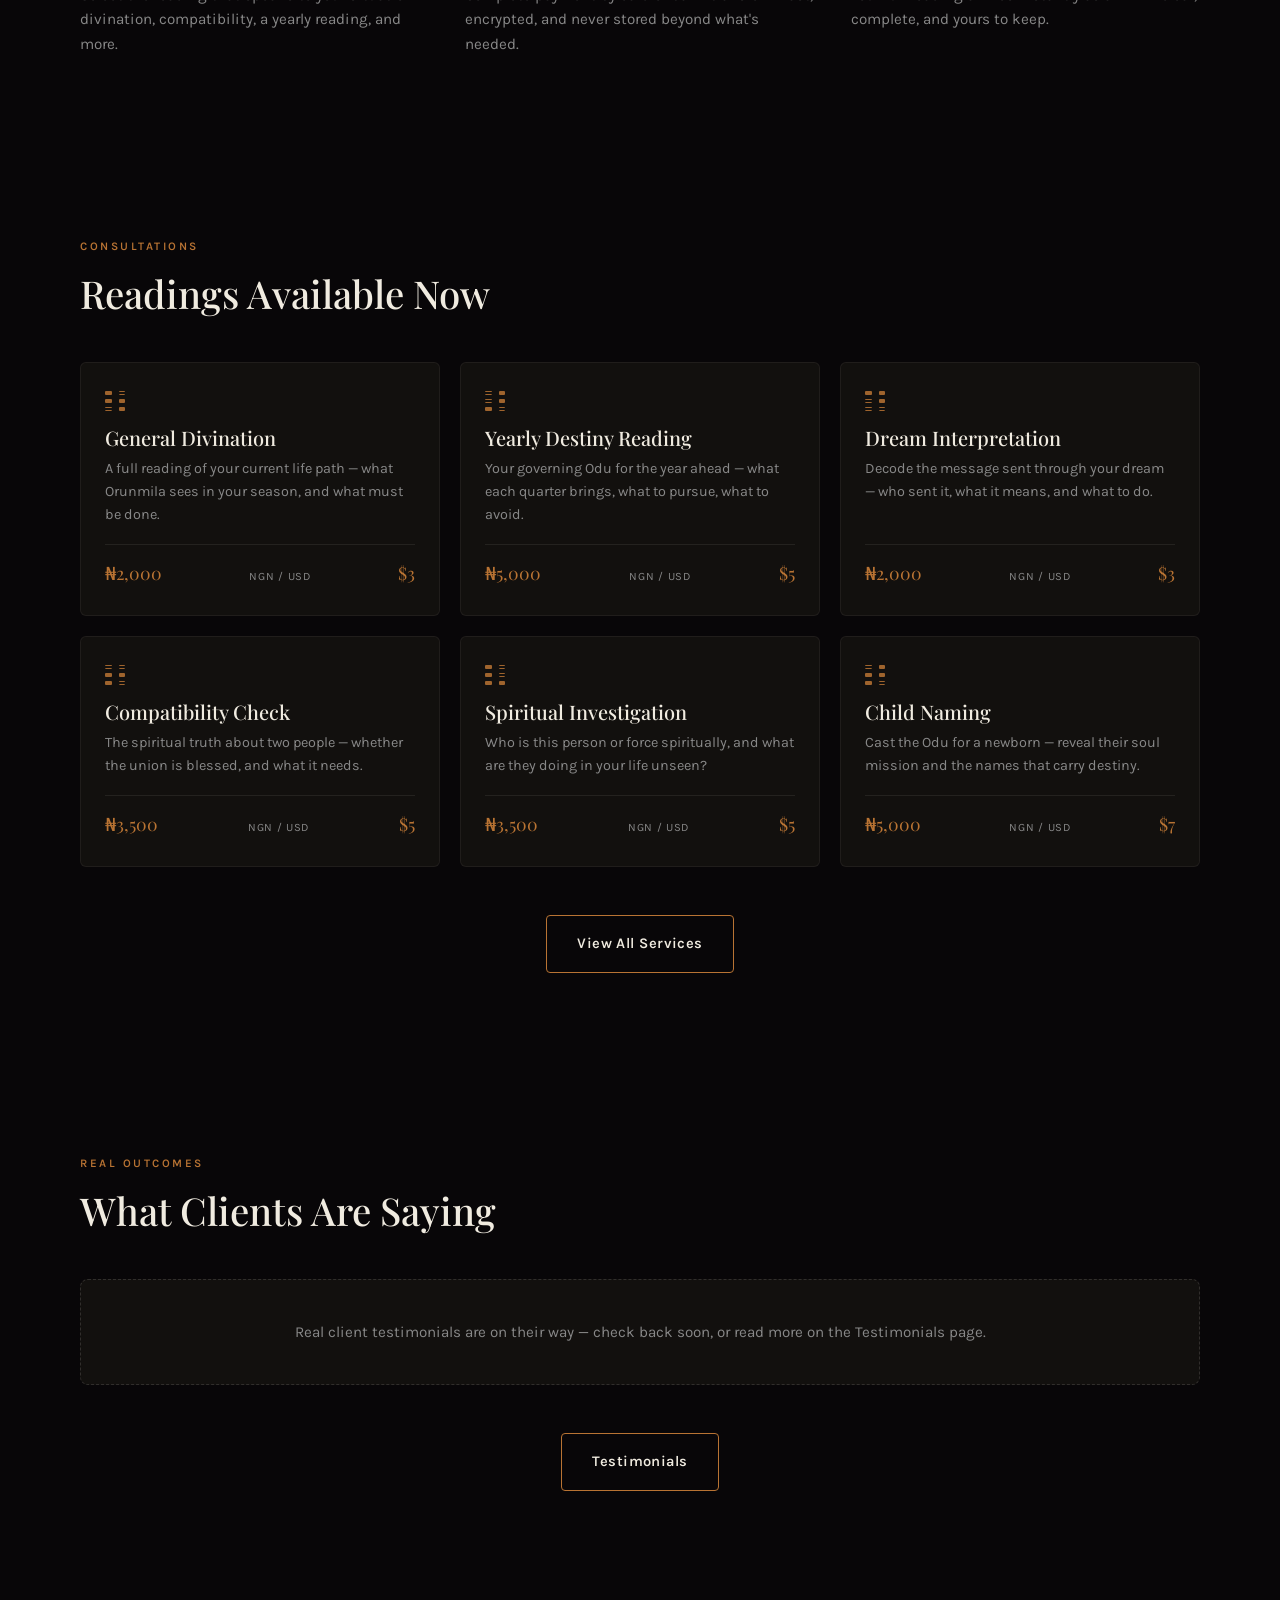
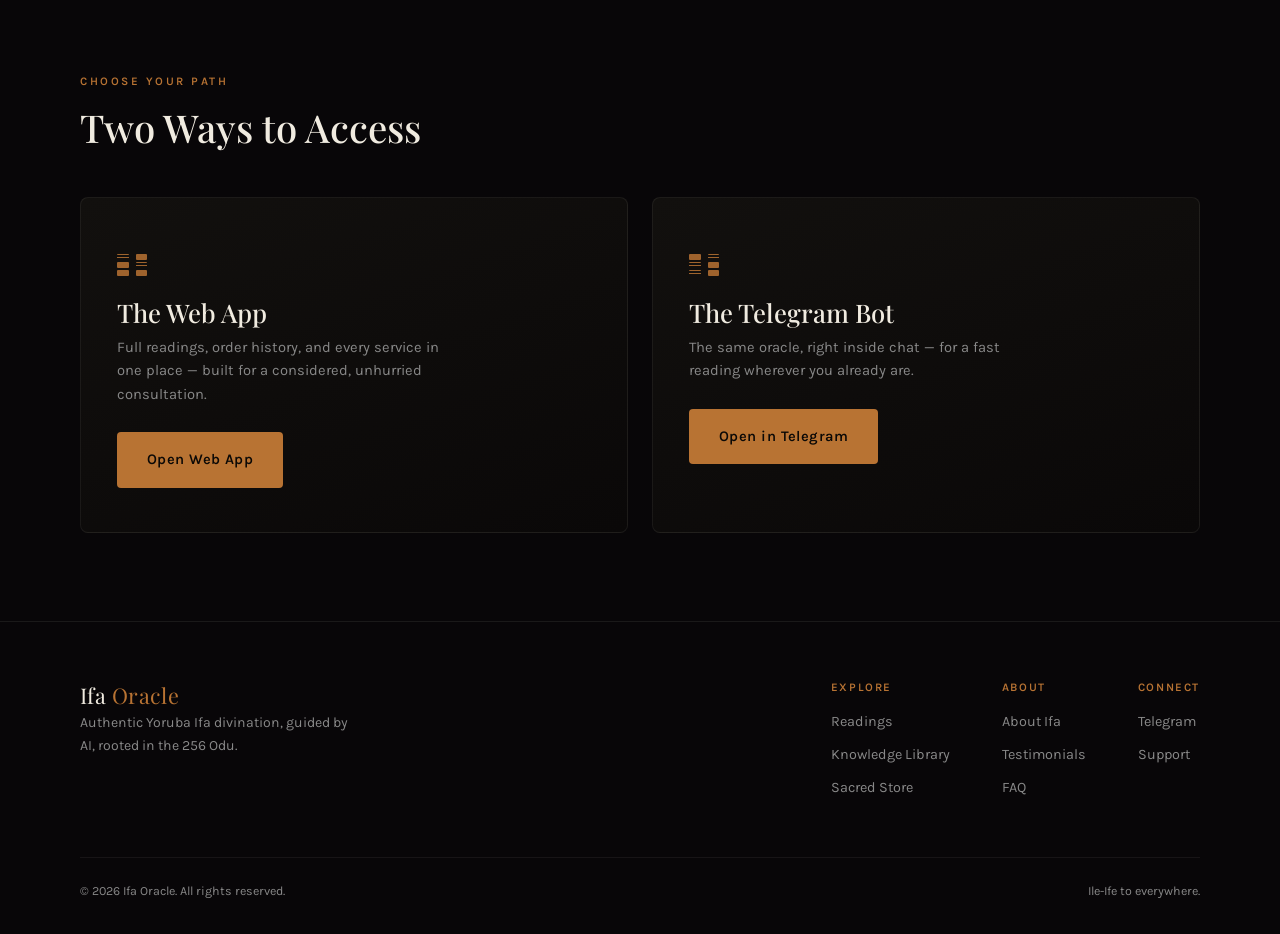
==== commit e8f70226: "updated" ====
--- a/index.html
+++ b/index.html
@@ -68,7 +68,7 @@
       <a href="about.html">About Ifa</a>
       <a href="faq.html">FAQ</a>
     </nav>
-    <a href="start.html" class="btn btn-secondary btn-sm">Start Reading</a>
+    <a href="https://app.orispeaks.live" class="btn btn-secondary btn-sm">Start Reading</a>
   </div>
 </header>
 
@@ -86,7 +86,8 @@
       <h1>The Oracle That <span class="accent">Knows</span> Before You Speak.</h1>
       <p class="sub">Authentic readings drawn from the sacred 256 Odu, delivered in minutes — for anyone seeking clarity, wherever they are in the world.</p>
       <div class="cta-row">
-        <a href="start.html" class="btn btn-primary">Start Reading</a>
+        <a href="https://app.orispeaks.live" class="btn btn-primary">Start Reading</a>
+        <a href="https://t.me/Orispeak_bot" class="btn btn-secondary">Open in Telegram</a>
       </div>
     </div>
   </div>
@@ -141,42 +142,42 @@
         <div class="odu-mark"><span></span><span class="ii"></span><span></span><span></span><span class="ii"></span><span></span></div>
         <h3>General Divination</h3>
         <p class="desc">A full reading of your current life path — what Orunmila sees in your season, and what must be done.</p>
-        <div class="price">₦2,000 <small>NGN / USD</small> $5</div>
+        <div class="price">₦2,000 <small>NGN / USD</small> $3</div>
       </div>
 
       <div class="card">
         <div class="odu-mark"><span class="ii"></span><span></span><span class="ii"></span><span></span><span></span><span class="ii"></span></div>
         <h3>Yearly Destiny Reading</h3>
         <p class="desc">Your governing Odu for the year ahead — what each quarter brings, what to pursue, what to avoid.</p>
-        <div class="price">₦5,000 <small>NGN / USD</small> $12</div>
+        <div class="price">₦5,000 <small>NGN / USD</small> $5</div>
       </div>
 
       <div class="card">
         <div class="odu-mark"><span></span><span></span><span class="ii"></span><span></span><span class="ii"></span><span class="ii"></span></div>
         <h3>Dream Interpretation</h3>
         <p class="desc">Decode the message sent through your dream — who sent it, what it means, and what to do.</p>
-        <div class="price">₦3,000 <small>NGN / USD</small> $7</div>
+        <div class="price">₦2,000 <small>NGN / USD</small> $3</div>
       </div>
 
       <div class="card">
         <div class="odu-mark"><span class="ii"></span><span class="ii"></span><span></span><span></span><span></span><span class="ii"></span></div>
         <h3>Compatibility Check</h3>
         <p class="desc">The spiritual truth about two people — whether the union is blessed, and what it needs.</p>
-        <div class="price">₦3,500 <small>NGN / USD</small> $8</div>
-      </div>
-
-      <div class="card">
-        <div class="odu-mark"><span></span><span class="ii"></span><span class="ii"></span><span></span><span></span><span></span></div>
-        <h3>Career Destiny Reading</h3>
-        <p class="desc">Your true professional calling, what blocks your path, and what Orunmila prescribes for elevation.</p>
-        <div class="price">₦4,000 <small>NGN / USD</small> $10</div>
-      </div>
-
-      <div class="card">
-        <div class="odu-mark"><span></span><span></span><span></span><span class="ii"></span><span class="ii"></span><span class="ii"></span></div>
-        <h3>Family &amp; Ancestral Reading</h3>
-        <p class="desc">What the ancestors are carrying and how it shapes the living — the path to peace and healing.</p>
-        <div class="price">₦4,000 <small>NGN / USD</small> $10</div>
+        <div class="price">₦3,500 <small>NGN / USD</small> $5</div>
+      </div>
+
+      <div class="card">
+        <div class="odu-mark"><span></span><span class="ii"></span><span></span><span class="ii"></span><span></span><span></span></div>
+        <h3>Spiritual Investigation</h3>
+        <p class="desc">Who is this person or force spiritually, and what are they doing in your life unseen?</p>
+        <div class="price">₦3,500 <small>NGN / USD</small> $5</div>
+      </div>
+
+      <div class="card">
+        <div class="odu-mark"><span class="ii"></span><span></span><span></span><span></span><span></span><span class="ii"></span></div>
+        <h3>Child Naming</h3>
+        <p class="desc">Cast the Odu for a newborn — reveal their soul mission and the names that carry destiny.</p>
+        <div class="price">₦5,000 <small>NGN / USD</small> $7</div>
       </div>
 
     </div>
@@ -191,25 +192,11 @@
   <div class="wrap">
     <span class="eyebrow">Real Outcomes</span>
     <div class="section-head"><h2>What Clients Are Saying</h2></div>
-    <div class="testi-scroll">
-      <div class="testi-card">
-        <div class="stars">★★★★★</div>
-        <p class="quote">"The reading described my situation before I explained anything. It was unsettlingly accurate."</p>
-        <div class="who"><strong>Adaeze O.</strong><span>🇳🇬 Compatibility Check</span></div>
-      </div>
-      <div class="testi-card">
-        <div class="stars">★★★★★</div>
-        <p class="quote">"I've consulted Babalawo before. This carried the same weight, and arrived in minutes."</p>
-        <div class="who"><strong>Marcus T.</strong><span>🇬🇧 General Divination</span></div>
-      </div>
-      <div class="testi-card">
-        <div class="stars">★★★★★</div>
-        <p class="quote">"The ritual guide add-on made it possible to actually act on what the Odu revealed."</p>
-        <div class="who"><strong>Fernanda L.</strong><span>🇧🇷 Career Destiny Reading</span></div>
-      </div>
+    <div class="testi-empty">
+      <p>Real client testimonials are on their way — check back soon, or read more on the Testimonials page.</p>
     </div>
     <div class="center-cta">
-      <a href="testimonials.html" class="btn btn-secondary">Read More</a>
+      <a href="testimonials.html" class="btn btn-secondary">Testimonials</a>
     </div>
   </div>
 </section>
--- a/styles.css
+++ b/styles.css
@@ -203,6 +203,12 @@
 @media(min-width:1000px){.testi-grid{grid-template-columns:repeat(3,1fr);}}
 .testi-grid .testi-card{flex:none;}
 
+.testi-empty{
+  margin-top:48px;padding:40px 30px;text-align:center;
+  background:var(--surface);border:1px dashed rgba(240,235,224,0.14);
+  border-radius:8px;color:var(--muted);font-size:0.95rem;
+}
+
 .testi-card .stars{color:var(--copper);font-size:0.9rem;letter-spacing:2px;margin-bottom:14px;}
 .testi-card p.quote{font-family:var(--serif);font-size:1.15rem;font-style:italic;color:var(--ink);margin-bottom:20px;}
 .testi-card .who{display:flex;justify-content:space-between;font-size:0.82rem;color:var(--muted);}
@@ -220,6 +226,17 @@
 .access-card .odu-mark span{height:6px;}
 .access-card h3{font-size:1.6rem;margin-bottom:10px;}
 .access-card p{color:var(--muted);font-size:0.92rem;margin-bottom:26px;max-width:340px;}
+
+/* ---------- Callouts (Ritual Guide / Extended Readings) ---------- */
+.callout{
+  margin-top:56px;padding:32px 34px;border-radius:8px;
+  border:1px solid rgba(240,235,224,0.08);
+  display:flex;flex-wrap:wrap;gap:24px;align-items:center;justify-content:space-between;
+}
+.callout-copper{background:linear-gradient(160deg, var(--surface), #0A0808);border-color:rgba(184,115,51,0.25);}
+.callout h3{font-size:1.2rem;margin-bottom:8px;}
+.callout p{color:var(--muted);font-size:0.9rem;max-width:520px;}
+.callout .price-tag{font-family:var(--serif);color:var(--copper);font-size:1.15rem;white-space:nowrap;}
 
 /* ---------- Footer (identical on every page) ---------- */
 footer{border-top:1px solid rgba(240,235,224,0.08);padding:56px 0 32px;}
